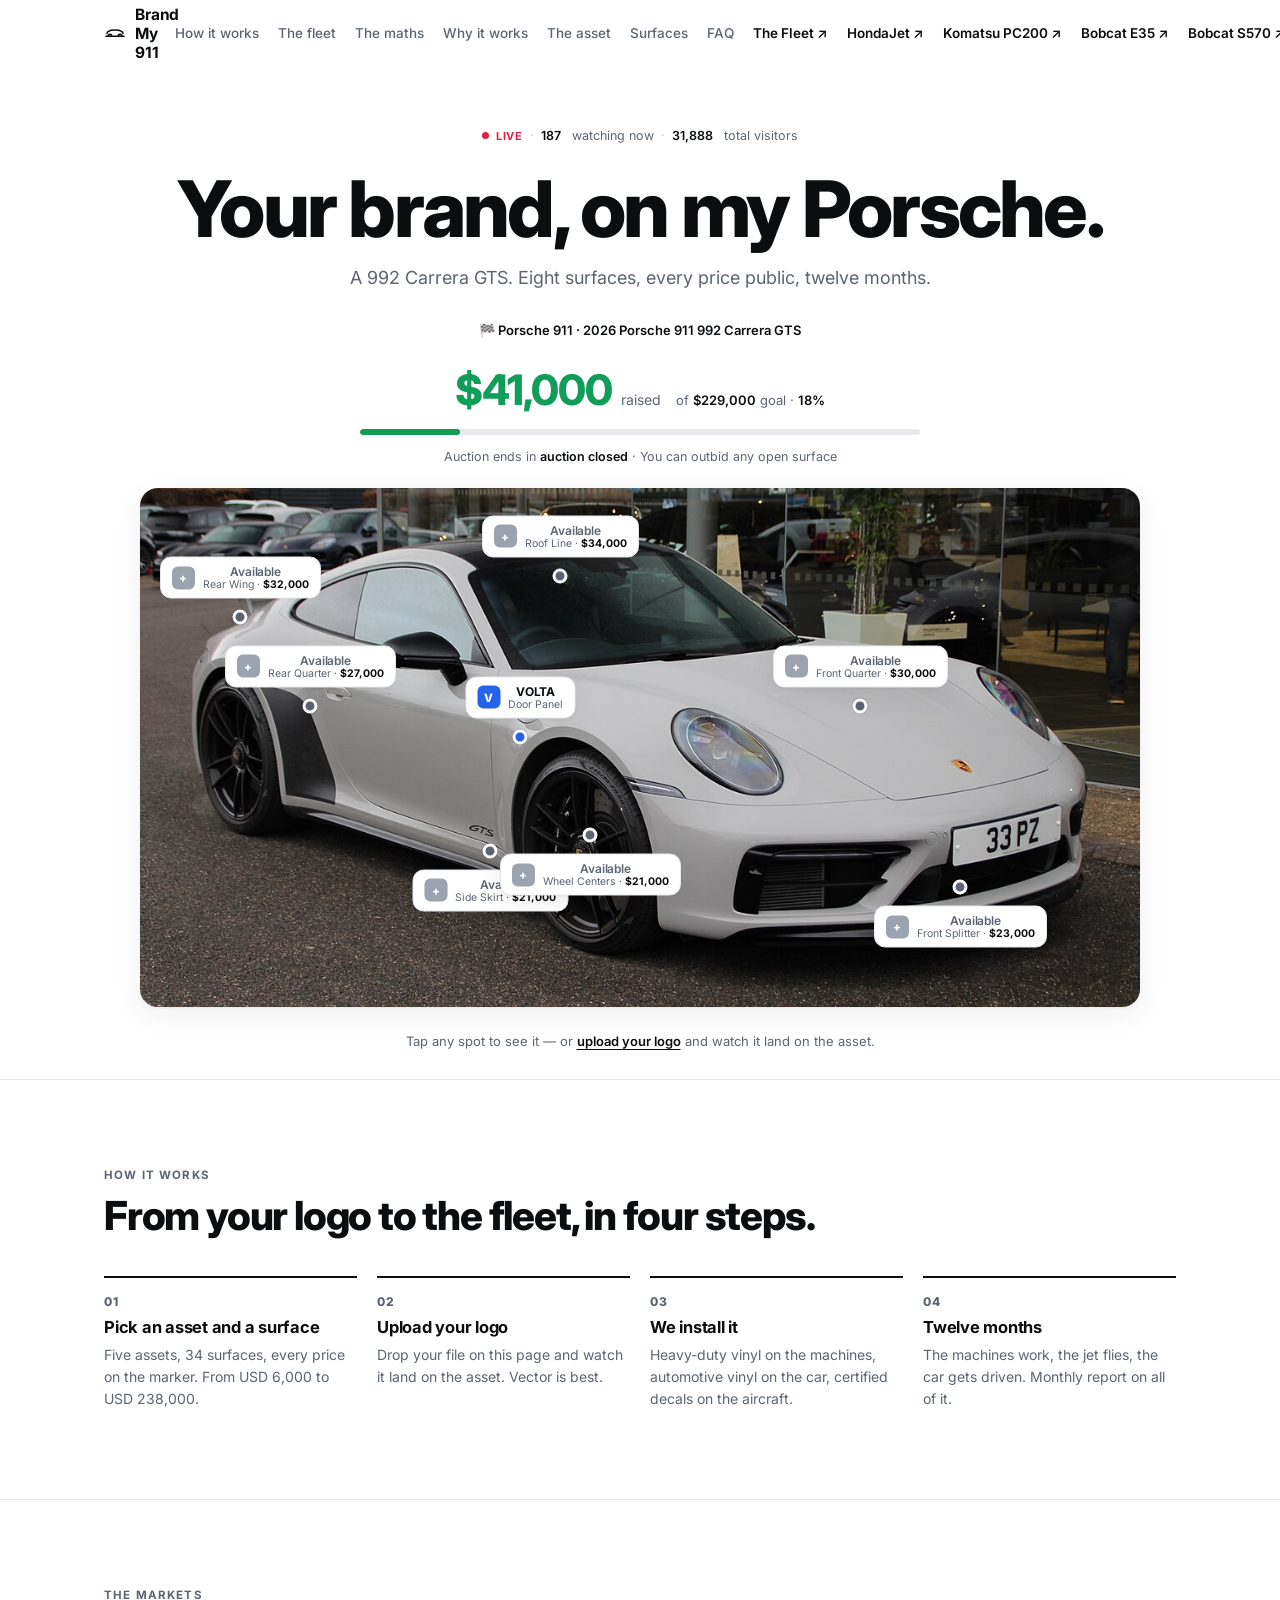
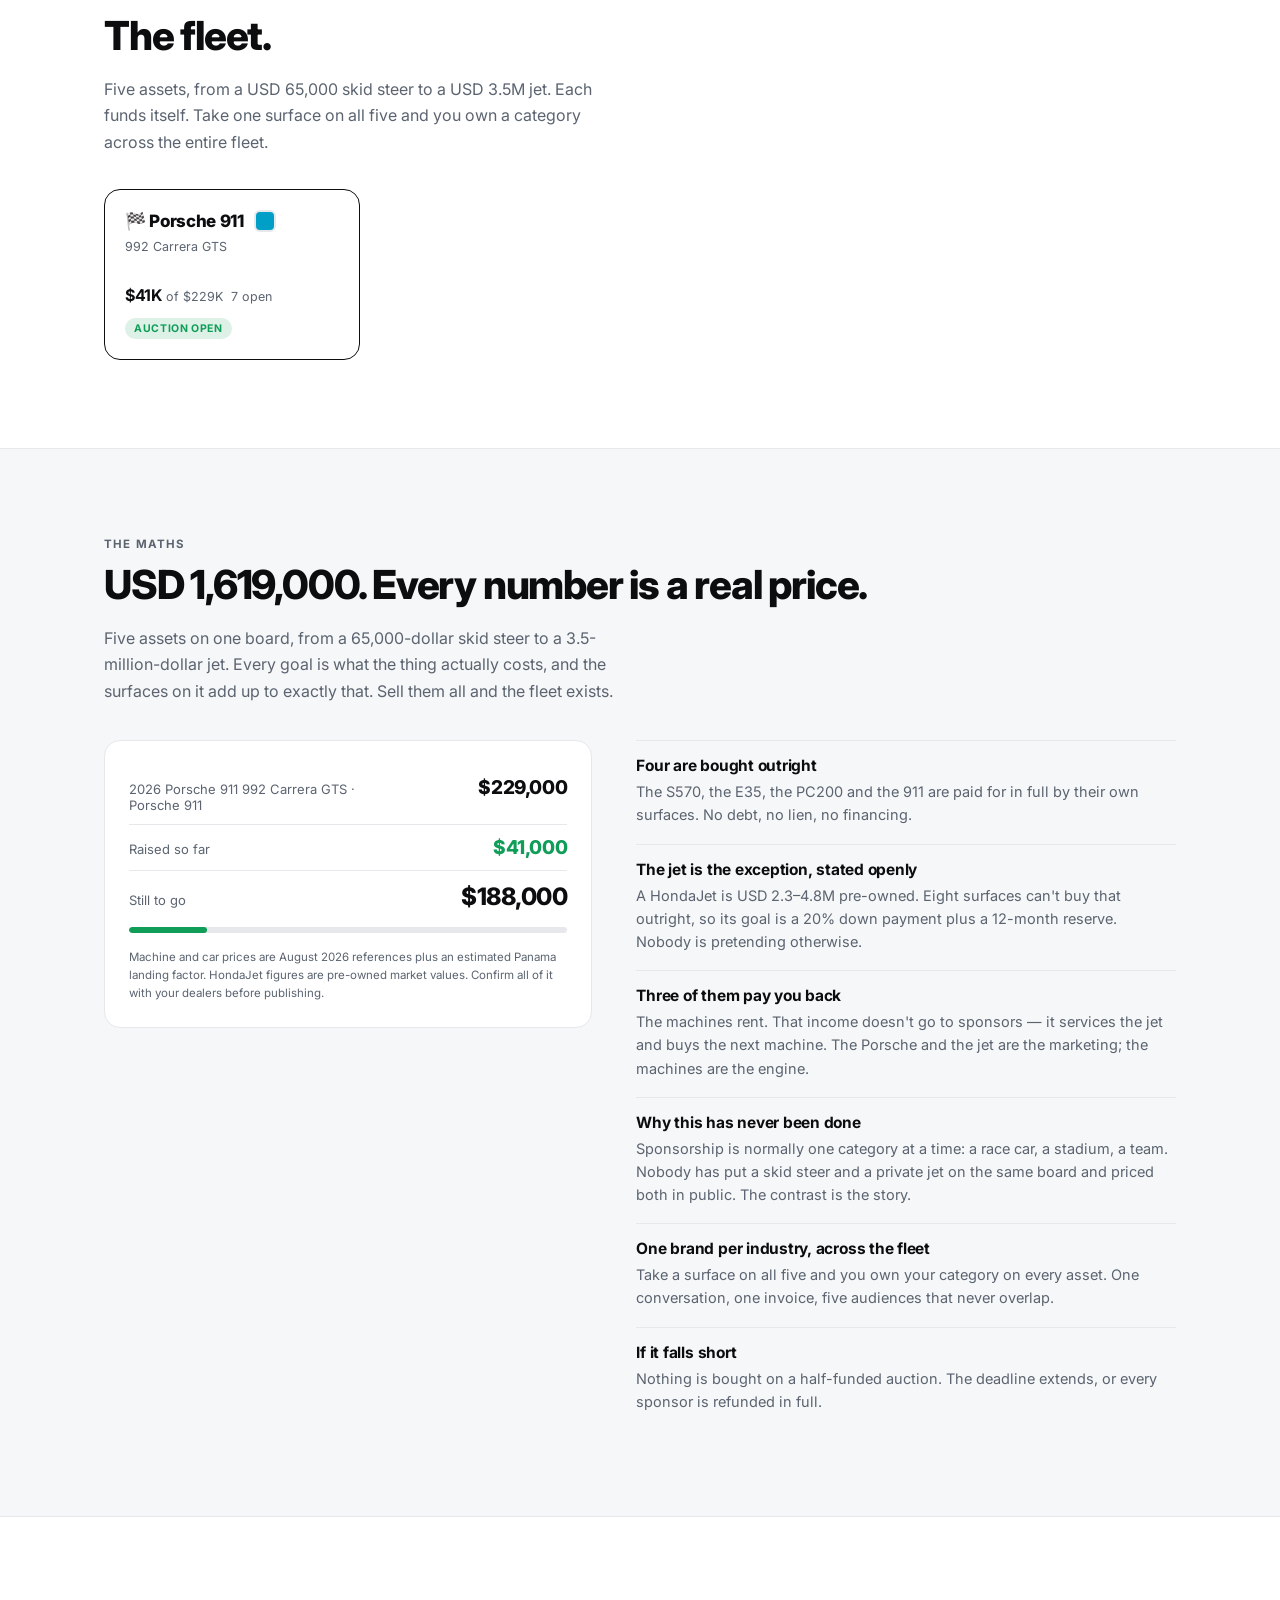
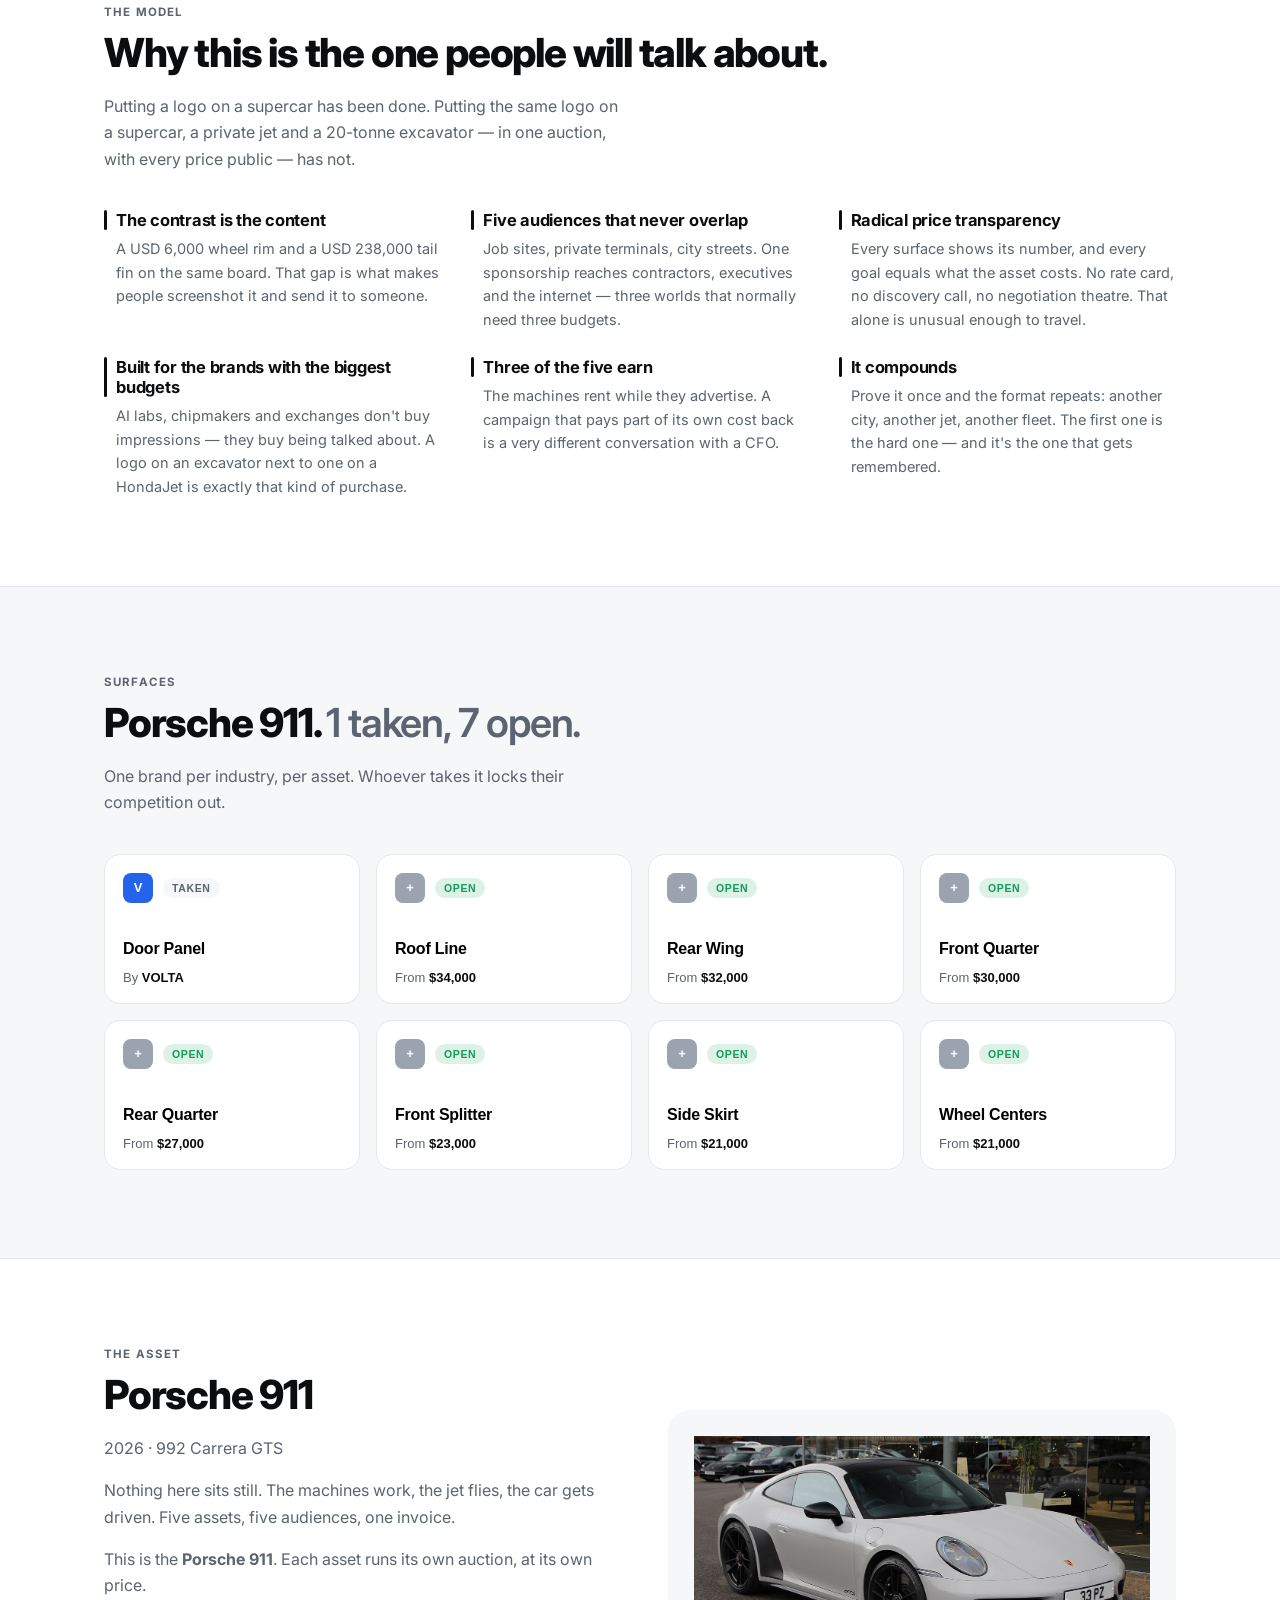
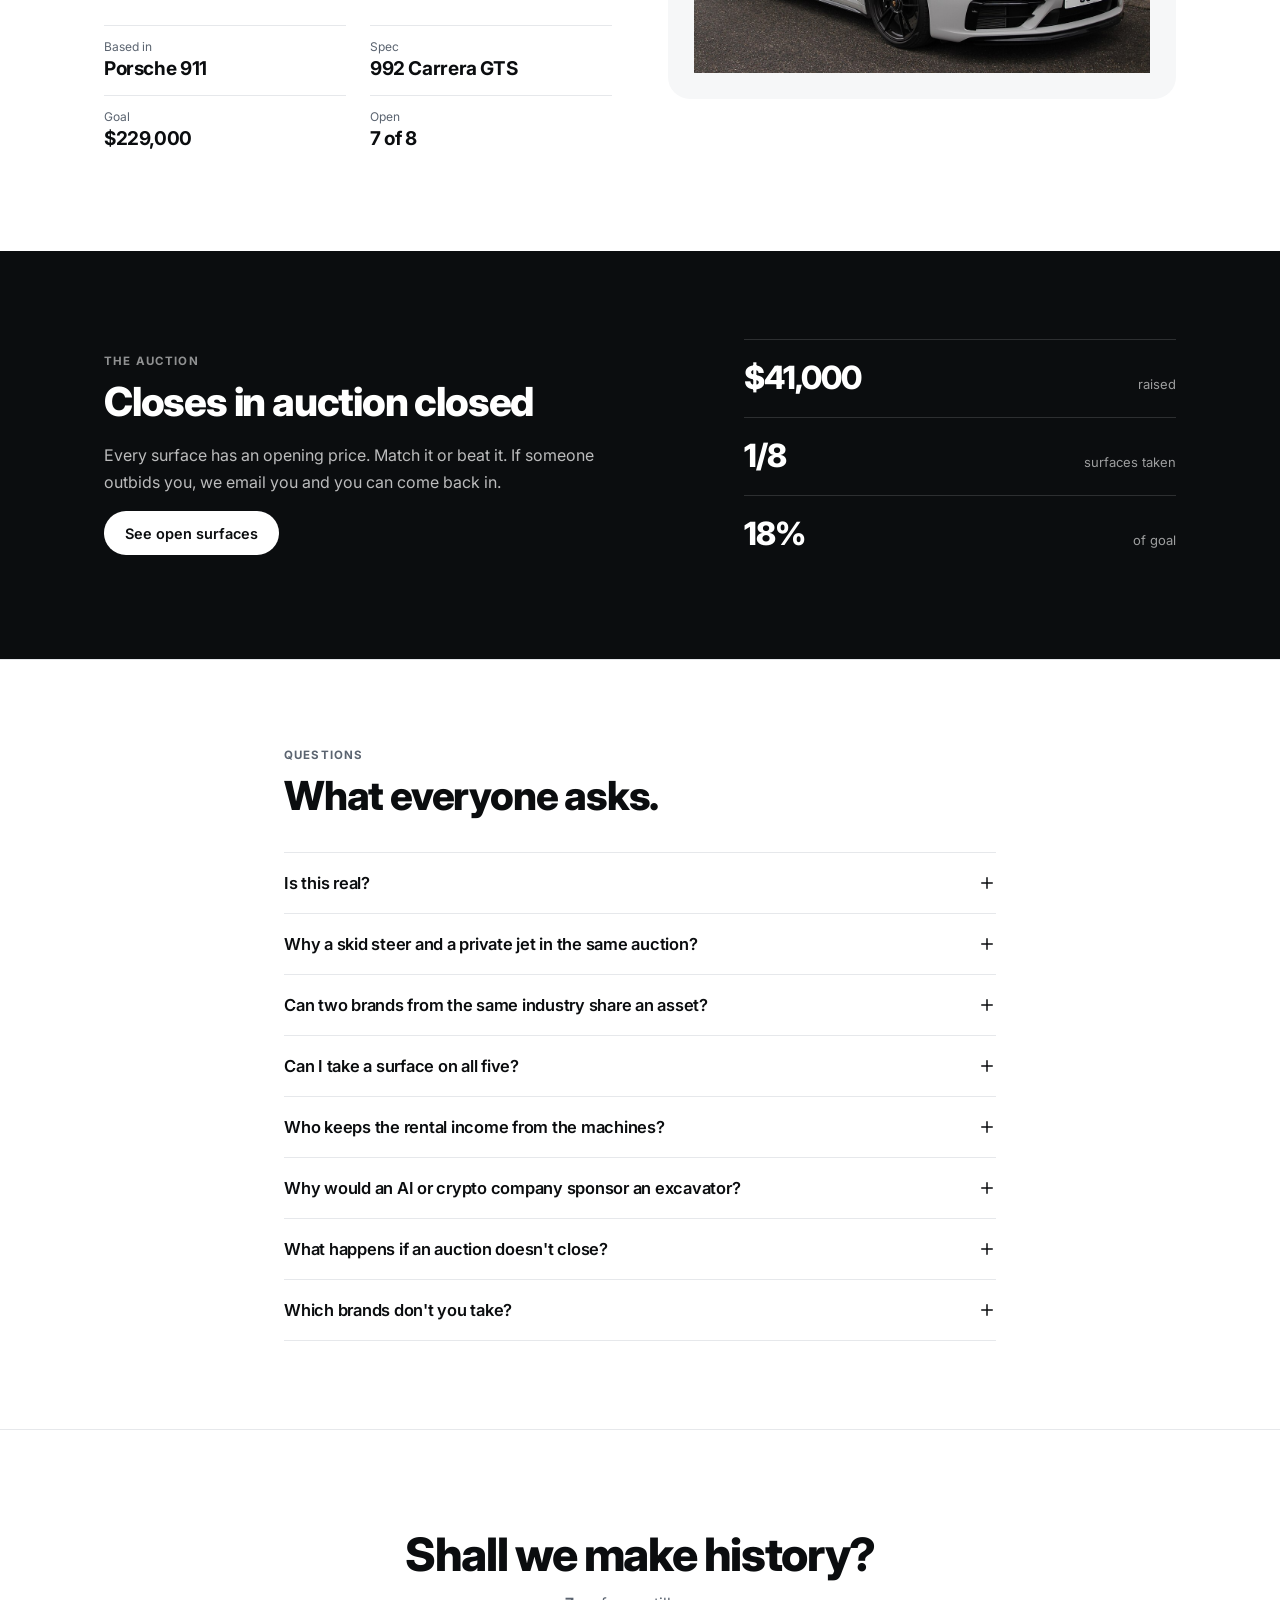
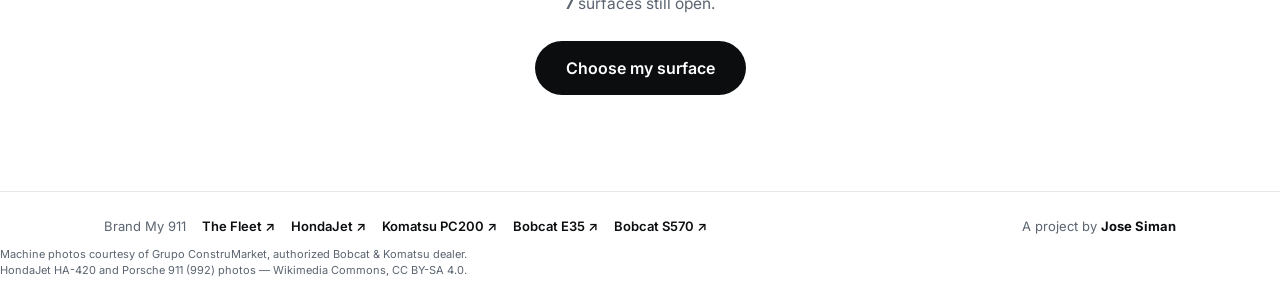
==== 911.html @ 7da96d0f "Brand My Fleet: 5 assets, one auction — initial deploy" ====
<!DOCTYPE html>
<html lang="en">
<head>
<meta charset="utf-8">
<meta name="viewport" content="width=device-width, initial-scale=1">
<title>Brand My 911 — Your brand, on my Porsche.</title>
<meta name="description" content="A Porsche 992 Carrera GTS. Eight surfaces, every price public, twelve months.">
<meta property="og:title" content="Your brand, on my Porsche.">
<meta property="og:description" content="A Porsche 992 Carrera GTS. Eight surfaces, every price public, twelve months.">
<meta property="og:type" content="website">
<link rel="preconnect" href="https://fonts.googleapis.com">
<link rel="preconnect" href="https://fonts.gstatic.com" crossorigin>
<link href="https://fonts.googleapis.com/css2?family=Inter:wght@400;500;600;700;800;900&display=swap" rel="stylesheet">
<link rel="stylesheet" href="assets/styles.css">
<link rel="icon" href="data:image/svg+xml,<svg xmlns='http://www.w3.org/2000/svg' viewBox='0 0 100 100'><text y='.9em' font-size='90'>🏁</text></svg>">
</head>
<body>

<!-- ============ NAV ============ -->
<header class="nav" id="nav">
  <div class="wrap nav__inner">
    <a class="nav__brand" href="#top">
      <svg class="nav__mark" viewBox="0 0 24 24" aria-hidden="true">
        <path d="M2 15.5h20M4.5 15.5c0-1.2.9-2.2 2-2.2s2 1 2 2.2M15.5 15.5c0-1.2.9-2.2 2-2.2s2 1 2 2.2"
              fill="none" stroke="currentColor" stroke-width="1.6" stroke-linecap="round"/>
        <path d="M3 13.2c.4-1.6 1-2.6 1.9-3.1C6.4 9.2 8.7 8.8 12 8.8s5.6.4 7.1 1.3c.9.5 1.5 1.5 1.9 3.1"
              fill="none" stroke="currentColor" stroke-width="1.6" stroke-linejoin="round"/>
      </svg>
      <span id="navBrandName">Brand My Fleet</span>
    </a>

    <nav class="nav__links">
      <a href="#how">How it works</a>
      <a href="#markets">The fleet</a>
      <a href="#funding">The maths</a>
      <a href="#why">Why it works</a>
      <a href="#car">The asset</a>
      <a href="#spots">Surfaces</a>
      <a href="#faq">FAQ</a>
      <a class="nav__sister" id="sisterLink" href="jet.html">Brand My Jet ↗</a>
    </nav>

    <div class="nav__actions">
      <button class="iconbtn" id="themeBtn" aria-label="Toggle theme" title="Toggle theme">
        <svg viewBox="0 0 24 24" aria-hidden="true"><circle cx="12" cy="12" r="4.2" fill="none" stroke="currentColor" stroke-width="1.7"/><path d="M12 2.6v2.2M12 19.2v2.2M2.6 12h2.2M19.2 12h2.2M5.4 5.4l1.6 1.6M17 17l1.6 1.6M18.6 5.4L17 7M7 17l-1.6 1.6" stroke="currentColor" stroke-width="1.7" stroke-linecap="round"/></svg>
      </button>
      <a class="btn btn--dark" href="#spots">Get a spot</a>
    </div>

    <button class="iconbtn nav__burger" id="burgerBtn" aria-label="Menu">
      <svg viewBox="0 0 24 24" aria-hidden="true"><path d="M4 7h16M4 12h16M4 17h16" stroke="currentColor" stroke-width="1.8" stroke-linecap="round"/></svg>
    </button>
  </div>
  <div class="nav__mobile" id="navMobile">
    <a href="#how">How it works</a>
    <a href="#markets">The fleet</a>
    <a href="#funding">The maths</a>
    <a href="#why">Why it works</a>
    <a href="#car">The asset</a>
    <a href="#spots">Surfaces</a>
    <a href="#faq">FAQ</a>
    <a id="sisterLinkM" href="jet.html">Brand My Jet ↗</a>
    <a class="btn btn--dark" href="#spots">Get a spot</a>
  </div>
</header>

<main id="top">

<!-- ============ HERO ============ -->
<section class="hero">
  <div class="wrap">

    <div class="live">
      <span class="live__dot"></span>
      <span class="live__label">LIVE</span>
      <span class="live__sep">·</span>
      <b id="watchers">—</b>&nbsp;watching now
      <span class="live__sep">·</span>
      <b id="visitors">—</b>&nbsp;total visitors
    </div>

    <h1 class="hero__title" id="heroTitle">Five assets. One auction.</h1>
    <p class="hero__sub" id="heroSub">A Porsche, a jet and three machines.</p>

    <div class="cities" id="cityTabs" role="tablist" aria-label="Choose a city"></div>
    <p class="cities__car"><b id="carLine">—</b></p>

    <div class="raised">
      <div class="raised__row">
        <span class="raised__amount" id="raisedAmount">$0</span>
        <span class="raised__word">raised</span>
        <span class="raised__goal">of <b id="goalAmount">$0</b> goal · <b id="pct">0%</b></span>
      </div>
      <div class="bar"><div class="bar__fill" id="barFill"></div></div>
      <p class="raised__note">
        Auction ends in <b id="countdown">—</b> · You can outbid any open surface
      </p>
    </div>

    <!-- ===== VEHICLE + HOTSPOTS ===== -->
    <div class="stage" id="stage">
      <div class="stage__car" id="carHost">
        
      </div>
    </div>

    <p class="stage__hint" id="stageHint">
      Tap any spot to see it — or <button class="linkbtn" id="tryLogoBtn">upload your logo</button>
      and watch it land on the asset.
    </p>

  </div>
</section>

<!-- ============ HOW IT WORKS ============ -->
<section class="section" id="how">
  <div class="wrap">
    <p class="eyebrow">How it works</p>
    <h2 class="h2">From your logo to the fleet, in four steps.</h2>
    <div class="steps" id="stepsGrid"></div>
  </div>
</section>

<!-- ============ MARKETS ============ -->
<section class="section" id="markets">
  <div class="wrap">
    <p class="eyebrow">The markets</p>
    <h2 class="h2" id="marketsTitle">The fleet.</h2>
    <p class="lead" id="marketsLead">
      Five assets, from a USD 65,000 skid steer to a USD 3.5M jet. Each funds itself.
      Take one surface on all five and you own a category across the entire fleet.
    </p>
    <div class="markets" id="marketsGrid"></div>
  </div>
</section>

<!-- ============ WHERE THE MONEY GOES ============ -->
<section class="section section--alt" id="funding">
  <div class="wrap">
    <p class="eyebrow">The maths</p>
    <h2 class="h2" id="fundTitle">—</h2>
    <p class="lead" id="fundLead"></p>

    <div class="fund">
      <div class="fund__board">
        <div class="fund__row"><span id="fundAssetLabel">Asset</span><b id="fundAsset">$0</b></div>
        <div class="fund__row"><span>Raised so far</span><b class="is-green" id="fundRaised">$0</b></div>
        <div class="fund__row fund__row--total"><span>Still to go</span><b id="fundGap">$0</b></div>
        <div class="fund__row fund__rent" id="fundRent" hidden><span>Then it rents for</span><b id="fundRentVal">—</b></div>
        <div class="fund__row fund__rent" id="fundRent2" hidden><span>Gross rental payback <em>(before operating costs)</em></span><b id="fundPayback">—</b></div>
        <div class="bar"><div class="bar__fill" id="fundBar"></div></div>
        <p class="fund__note" id="fundNote"></p>
      </div>
      <dl class="fund__rows" id="fundRows"></dl>
    </div>
  </div>
</section>

<!-- ============ WHY IT WORKS ============ -->
<section class="section" id="why">
  <div class="wrap">
    <p class="eyebrow">The model</p>
    <h2 class="h2" id="engineTitle">—</h2>
    <p class="lead" id="engineLead"></p>
    <div class="engine" id="engineGrid"></div>
  </div>
</section>

<!-- ============ SPOTS ============ -->
<section class="section section--alt" id="spots">
  <div class="wrap">
    <p class="eyebrow">Surfaces</p>
    <h2 class="h2"><span id="spotsCity">—</span>. <span class="muted" id="openCount"></span></h2>
    <p class="lead">One brand per industry, per asset. Whoever takes it locks their competition out.</p>
    <div class="spots" id="spotsGrid"></div>
  </div>
</section>

<!-- ============ THE CAR ============ -->
<section class="section" id="car">
  <div class="wrap car2">
    <div>
      <p class="eyebrow" id="carEyebrow">The asset</p>
      <h2 class="h2" id="carTitle">Asset</h2>
      <p class="lead" id="carTrim"></p>
      <p class="lead" id="carBlurb">
        Nothing here sits still. The machines work, the jet flies, the car gets driven.
        Five assets, five audiences, one invoice.
      </p>
      <p class="lead">This is the <b id="carCityName">—</b>. Each asset runs its own auction, at its own price.</p>
      <dl class="specs" id="specsList"></dl>
    </div>
    <div class="car2__art" id="carMini"></div>
  </div>
</section>

<!-- ============ AUCTION ============ -->
<section class="section section--dark" id="auction">
  <div class="wrap auction">
    <div>
      <p class="eyebrow eyebrow--light">The auction</p>
      <h2 class="h2 h2--light">Closes in <span id="countdown2">—</span></h2>
      <p class="lead lead--light">
        Every surface has an opening price. Match it or beat it. If someone outbids you,
        we email you and you can come back in.
      </p>
      <a class="btn btn--light" href="#spots">See open surfaces</a>
    </div>
    <div class="auction__stats">
      <div class="stat"><span class="stat__k" id="statRaised">$0</span><span class="stat__l">raised</span></div>
      <div class="stat"><span class="stat__k" id="statSold">0/0</span><span class="stat__l">surfaces taken</span></div>
      <div class="stat"><span class="stat__k" id="statPct">0%</span><span class="stat__l">of goal</span></div>
    </div>
  </div>
</section>

<!-- ============ FAQ ============ -->
<section class="section" id="faq">
  <div class="wrap wrap--narrow">
    <p class="eyebrow">Questions</p>
    <h2 class="h2">What everyone asks.</h2>
    <div class="faq" id="faqList"></div>
  </div>
</section>

<!-- ============ CTA ============ -->
<section class="cta">
  <div class="wrap">
    <h2 class="cta__title">Shall we make history?</h2>
    <p class="cta__sub"><b id="openCount2">—</b> surfaces still open.</p>
    <a class="btn btn--dark btn--lg" href="#spots">Choose my surface</a>
  </div>
</section>

</main>

<footer class="foot">
  <div class="wrap foot__inner">
    <span id="footBrand">Brand My Fleet</span>
    <a class="foot__sister" id="sisterLinkF" href="jet.html">Brand My Jet ↗</a>
    <span class="foot__by">A project by <b id="footOwner"></b></span>
    <a id="footIg" class="foot__ig" href="#" hidden>Instagram</a>
  </div>
</footer>

<!-- ============ MODAL ============ -->
<div class="modal" id="modal" hidden>
  <div class="modal__backdrop" data-close></div>
  <div class="modal__card" role="dialog" aria-modal="true" aria-labelledby="mTitle">
    <button class="modal__x" data-close aria-label="Close">
      <svg viewBox="0 0 24 24"><path d="M6 6l12 12M18 6L6 18" stroke="currentColor" stroke-width="2" stroke-linecap="round"/></svg>
    </button>
    <p class="modal__eyebrow" id="mEyebrow">Open surface</p>
    <h3 class="modal__title" id="mTitle">—</h3>
    <p class="modal__price"><b id="mPrice">—</b> <span>opening price</span></p>

    <form id="mForm" class="form">
      <!-- LOGO UPLOAD: previews live on the vehicle -->
      <div class="drop" id="drop">
        <input type="file" id="logoInput" accept="image/png,image/jpeg,image/svg+xml,image/webp" hidden>
        <div class="drop__preview" id="dropPreview" hidden><img id="dropImg" alt="Your logo"></div>
        <div class="drop__empty" id="dropEmpty">
          <svg viewBox="0 0 24 24" class="drop__ico"><path d="M12 16V4m0 0L7.5 8.5M12 4l4.5 4.5M4 16v2.5A1.5 1.5 0 0 0 5.5 20h13a1.5 1.5 0 0 0 1.5-1.5V16" fill="none" stroke="currentColor" stroke-width="1.7" stroke-linecap="round" stroke-linejoin="round"/></svg>
          <b>Upload your logo</b>
          <span>PNG, SVG or JPG — see it on the asset instantly</span>
        </div>
        <button type="button" class="drop__clear" id="dropClear" hidden>Remove</button>
      </div>

      <label>Your brand<input name="brand" required placeholder="Company name"></label>
      <label>Industry <span class="form__hint">— one brand per industry, per asset</span>
        <input name="industry" required placeholder="Banking, telco, beer, retail…"></label>
      <label>Your name<input name="name" required placeholder="Who's writing"></label>
      <label>Email<input name="email" type="email" required placeholder="you@company.com"></label>
      <label>Your bid (USD)<input name="bid" id="mBid" type="number" min="0" step="100" required></label>
      <button class="btn btn--dark btn--full" type="submit">Send my bid</button>
      <p class="form__note">Opens your email client with everything filled in. Nothing is charged now.</p>
    </form>

    <div id="mSold" class="sold" hidden>
      <p>This surface is taken by <b id="mSoldBrand"></b>.</p>
      <p class="sold__note">Join the waiting list and we'll tell you the moment it frees up.</p>
      <a class="btn btn--dark btn--full" id="mWait" href="#">Join the waiting list</a>
    </div>
  </div>
</div>

<script src="config.fleet.js"></script>
<script>
/* página individual: un solo asset del fleet */
(function () {
  var S = window.SITE, id = "p911";
  window.FLEET_SOLO = true;
  S.markets = S.markets.filter(function (m) { return m.id === id; });
  var P = (window.FLEET_PAGES || {})[id] || {};
  if (P.title) S.hero.title = P.title;
  if (P.sub) S.hero.sub = P.sub;
  S.site.name = "Brand My 911";
  S.site.sisters = [{ label: "The Fleet", href: "index.html" }, { label: "Bobcat S570", href: "s570.html" }, { label: "Bobcat E35", href: "e35.html" }, { label: "Komatsu PC200", href: "pc200.html" }, { label: "HondaJet", href: "hondajet.html" }];
})();
</script>
<script src="assets/app.js"></script>
</body>
</html>
---- assets/styles.css ----
/* ===== BRAND MY 911 ===== */

:root{
  --bg:#ffffff;
  --bg-alt:#f6f7f8;
  --ink:#0b0d0f;
  --ink-2:#5b6470;
  --line:#e6e8eb;
  --card:#ffffff;
  --green:#0f9d58;
  --dark:#0b0d0f;
  --on-dark:#ffffff;
  --paint:#009FC7;
  --paint-hi:#5fd0ea;
  --paint-lo:#046a86;
  --radius:16px;
  --shadow:0 1px 2px rgba(0,0,0,.05), 0 8px 28px rgba(0,0,0,.07);
}

[data-theme="dark"]{
  --bg:#0b0d0f;
  --bg-alt:#131619;
  --ink:#f3f5f7;
  --ink-2:#98a2ae;
  --line:#23272c;
  --card:#15181c;
  --green:#3ddc84;
  --dark:#f3f5f7;
  --on-dark:#0b0d0f;
  --shadow:0 1px 2px rgba(0,0,0,.4), 0 8px 28px rgba(0,0,0,.45);
}

*{box-sizing:border-box}
html{scroll-behavior:smooth}
body{
  margin:0;
  background:var(--bg);
  color:var(--ink);
  font-family:Inter,-apple-system,BlinkMacSystemFont,"Segoe UI",sans-serif;
  -webkit-font-smoothing:antialiased;
  transition:background .25s, color .25s;
}
img,svg{display:block;max-width:100%}
[hidden]{display:none!important}   /* el atributo hidden debe ganarle a display:block */
a{color:inherit;text-decoration:none}

.wrap{max-width:1120px;margin:0 auto;padding:0 24px}
.wrap--narrow{max-width:760px}
.only-mobile{display:none}

/* ---------- botones ---------- */
.btn{
  display:inline-flex;align-items:center;justify-content:center;gap:8px;
  height:44px;padding:0 20px;border-radius:999px;
  font-size:14.5px;font-weight:600;border:1px solid transparent;cursor:pointer;
  transition:transform .12s ease, opacity .2s, background .2s;
}
.btn:active{transform:translateY(1px)}
.btn--dark{background:var(--dark);color:var(--on-dark)}
.btn--dark:hover{opacity:.86}
.btn--light{background:#fff;color:#0b0d0f}
.btn--light:hover{opacity:.9}
.btn--lg{height:54px;padding:0 30px;font-size:16px}
.btn--full{width:100%}

.iconbtn{
  display:inline-flex;align-items:center;justify-content:center;
  width:38px;height:38px;border-radius:999px;background:transparent;
  border:1px solid var(--line);color:var(--ink);cursor:pointer;transition:background .2s;
}
.iconbtn:hover{background:var(--bg-alt)}
.iconbtn svg{width:18px;height:18px}

/* ---------- nav ---------- */
.nav{
  position:sticky;top:0;z-index:50;
  background:color-mix(in srgb, var(--bg) 82%, transparent);
  backdrop-filter:saturate(180%) blur(14px);
  border-bottom:1px solid transparent;transition:border-color .25s;
}
.nav.is-stuck{border-bottom-color:var(--line)}
.nav__inner{display:flex;align-items:center;gap:18px;height:66px}
.nav__brand{display:flex;align-items:center;gap:9px;font-weight:700;font-size:15.5px;letter-spacing:-.01em}
.nav__mark{width:22px;height:22px;flex:none}
.nav__links{display:flex;gap:19px;margin-left:auto;white-space:nowrap}
.nav__links a{font-size:13.5px;font-weight:500;color:var(--ink-2);transition:color .18s}
.nav__links a:hover{color:var(--ink)}
.nav__actions{display:flex;align-items:center;gap:10px;margin-left:24px}
.nav__burger{display:none;margin-left:auto}
.nav__mobile{display:none;flex-direction:column;gap:4px;padding:8px 24px 20px;border-top:1px solid var(--line)}
.nav__mobile a{padding:11px 0;font-size:15.5px;font-weight:500}
.nav__mobile .btn{margin-top:10px}
.nav__mobile.is-open{display:flex}

/* ---------- hero ---------- */
.hero{padding:56px 0 30px;text-align:center;overflow:hidden}

.live{
  display:inline-flex;align-items:center;gap:7px;flex-wrap:wrap;justify-content:center;
  font-size:12.5px;color:var(--ink-2);margin-bottom:26px;
}
.live b{color:var(--ink);font-weight:600}
.live__dot{width:7px;height:7px;border-radius:50%;background:#e11d48;animation:pulse 1.8s infinite}
.live__label{font-weight:700;color:#e11d48;letter-spacing:.06em;font-size:11px}
.live__sep{opacity:.4}
@keyframes pulse{0%,100%{opacity:1;transform:scale(1)}50%{opacity:.35;transform:scale(.8)}}

.hero__title{
  font-size:clamp(38px,7.4vw,78px);line-height:1.02;letter-spacing:-.035em;
  font-weight:800;margin:0 0 18px;
}
.hero__sub{font-size:clamp(15px,1.7vw,18px);color:var(--ink-2);margin:0 0 34px}

/* selector de ciudad */
.cities{display:flex;gap:8px;justify-content:center;flex-wrap:wrap;margin:0 0 12px}
.city{
  display:inline-flex;align-items:center;gap:7px;height:38px;padding:0 15px;
  border-radius:999px;border:1px solid var(--line);background:var(--card);color:var(--ink-2);
  font-family:inherit;font-size:13.5px;font-weight:600;cursor:pointer;
  transition:all .18s ease;
}
.city:hover{border-color:var(--ink-2);color:var(--ink)}
.city.is-active{background:var(--dark);color:var(--on-dark);border-color:var(--dark)}
.city__flag{font-size:15px;line-height:1}
.city__badge{
  font-size:9.5px;font-weight:800;letter-spacing:.05em;padding:2px 6px;border-radius:999px;
  background:color-mix(in srgb,var(--green) 16%,transparent);color:var(--green);
}
.city.is-active .city__badge{background:rgba(255,255,255,.16);color:inherit}
[data-theme="dark"] .city.is-active .city__badge{background:rgba(0,0,0,.16)}
.city__badge--soon{background:var(--bg-alt);color:var(--ink-2)}
.cities__car{font-size:13px;color:var(--ink-2);margin:0 0 26px}
.cities__car b{color:var(--ink);font-weight:600}

.raised{max-width:560px;margin:0 auto 12px}
.raised__row{display:flex;align-items:baseline;justify-content:center;gap:9px;flex-wrap:wrap;margin-bottom:14px}
.raised__amount{font-size:clamp(30px,4.6vw,42px);font-weight:800;color:var(--green);letter-spacing:-.03em}
.raised__word{font-size:14px;color:var(--ink-2)}
.raised__goal{font-size:13px;color:var(--ink-2);margin-left:6px}
.raised__goal b{color:var(--ink);font-weight:600}
.bar{height:6px;border-radius:999px;background:var(--line);overflow:hidden}
.bar__fill{height:100%;width:0;border-radius:999px;background:var(--green);transition:width 1.1s cubic-bezier(.22,1,.36,1)}
.raised__note{font-size:12.5px;color:var(--ink-2);margin:14px 0 0}
.raised__note b{color:var(--ink);font-weight:600}

/* ---------- el auto + hotspots ---------- */
.stage{position:relative;max-width:1000px;margin:14px auto 0;padding:10px 0 34px}
.stage__car{position:relative}
.car{width:100%;height:auto}
.car__body{transition:fill .3s}

.hot{position:absolute;transform:translate(-50%,-50%);z-index:2}
.hot__dot{
  width:15px;height:15px;border-radius:50%;border:3px solid var(--bg);
  box-shadow:0 0 0 1px rgba(0,0,0,.12);cursor:pointer;
  transition:transform .18s ease;
}
.hot:hover .hot__dot{transform:scale(1.25)}
.hot__card{
  position:absolute;left:50%;bottom:calc(100% + 11px);transform:translateX(-50%);
  display:flex;align-items:center;gap:8px;white-space:nowrap;
  background:var(--card);border:1px solid var(--line);border-radius:11px;
  padding:7px 11px;box-shadow:var(--shadow);cursor:pointer;
}
.hot--below .hot__card{bottom:auto;top:calc(100% + 11px)}
.hot__logo{
  width:23px;height:23px;border-radius:6px;flex:none;
  display:grid;place-items:center;color:#fff;font-size:11.5px;font-weight:800;
}
.hot__name{font-size:12px;font-weight:700;line-height:1.15;letter-spacing:-.01em}
.hot__pos{font-size:10.5px;color:var(--ink-2);line-height:1.15}
.hot__open .hot__name{color:var(--ink-2);font-weight:600}

@media (hover:hover){
  .hot__card{opacity:.001;transition:opacity .2s}
  .stage.is-ready .hot__card{opacity:1}
}

/* ---------- secciones ---------- */
.section{padding:88px 0;border-top:1px solid var(--line)}
.section--alt{background:var(--bg-alt)}
.section--dark{background:#0b0d0f;color:#fff;border-top:none}
[data-theme="dark"] .section--dark{background:#15181c}

.eyebrow{
  font-size:11.5px;font-weight:700;letter-spacing:.1em;text-transform:uppercase;
  color:var(--ink-2);margin:0 0 12px;
}
.eyebrow--light{color:rgba(255,255,255,.55)}
.h2{font-size:clamp(26px,3.7vw,40px);line-height:1.1;letter-spacing:-.03em;font-weight:800;margin:0 0 18px}
.h2--light{color:#fff}
.muted{color:var(--ink-2);font-weight:600}
.lead{font-size:16px;line-height:1.65;color:var(--ink-2);max-width:52ch;margin:0 0 16px}
.lead--light{color:rgba(255,255,255,.72)}

/* pasos */
.steps{display:grid;grid-template-columns:repeat(4,1fr);gap:20px;margin-top:38px}
.step{border-top:2px solid var(--ink);padding-top:16px}
.step__n{font-size:12px;font-weight:800;color:var(--ink-2);letter-spacing:.06em}
.step__t{font-size:16.5px;font-weight:700;margin:8px 0 7px;letter-spacing:-.015em}
.step__d{font-size:14px;line-height:1.6;color:var(--ink-2);margin:0}

/* espacios */
.spots{display:grid;grid-template-columns:repeat(4,1fr);gap:16px;margin-top:38px}
.spot{
  background:var(--card);border:1px solid var(--line);border-radius:var(--radius);
  padding:18px;text-align:left;cursor:pointer;
  transition:transform .16s ease, box-shadow .2s, border-color .2s;
  display:flex;flex-direction:column;gap:12px;min-height:150px;
}
.spot:hover{transform:translateY(-3px);box-shadow:var(--shadow);border-color:transparent}
.spot__top{display:flex;align-items:center;justify-content:space-between;gap:10px}
.spot__logo{width:30px;height:30px;border-radius:8px;display:grid;place-items:center;color:#fff;font-weight:800;font-size:13px}
.spot__tag{font-size:10.5px;font-weight:700;letter-spacing:.06em;padding:4px 9px;border-radius:999px}
.spot__tag--open{background:color-mix(in srgb,var(--green) 14%,transparent);color:var(--green)}
.spot__tag--sold{background:var(--bg-alt);color:var(--ink-2)}
.spot__name{font-size:16px;font-weight:700;letter-spacing:-.015em;margin:auto 0 0}
.spot__meta{font-size:13px;color:var(--ink-2)}
.spot__meta b{color:var(--ink);font-weight:600}

/* mercados */
.markets{display:grid;grid-template-columns:repeat(4,1fr);gap:16px;margin-top:34px}
.market{
  background:var(--card);border:1px solid var(--line);border-radius:var(--radius);
  padding:20px;text-align:left;cursor:pointer;font-family:inherit;color:var(--ink);
  display:flex;flex-direction:column;gap:13px;
  transition:transform .16s ease, box-shadow .2s, border-color .2s;
}
.market:hover{transform:translateY(-3px);box-shadow:var(--shadow);border-color:transparent}
.market.is-active{border-color:var(--ink)}
.market__top{display:flex;align-items:center;justify-content:space-between;gap:10px}
.market__city{font-size:17px;font-weight:800;letter-spacing:-.02em;display:flex;align-items:center;gap:8px}
.market__trim{font-size:12.5px;color:var(--ink-2);margin:-6px 0 0}
.market__bar{height:5px;border-radius:999px;background:var(--line);overflow:hidden}
.market__fill{height:100%;border-radius:999px;background:var(--green)}
.market__nums{display:flex;align-items:baseline;justify-content:space-between;gap:8px;font-size:12.5px;color:var(--ink-2)}
.market__nums b{font-size:16px;color:var(--ink);font-weight:700;letter-spacing:-.02em}
.market__chip{
  width:22px;height:22px;border-radius:6px;border:2px solid var(--line);flex:none;
}

/* motor viral */
.engine{display:grid;grid-template-columns:repeat(3,1fr);gap:26px 30px;margin-top:38px}
.eng__k{font-size:16.5px;font-weight:700;letter-spacing:-.015em;margin:0 0 7px;display:flex;gap:9px}
.eng__k::before{content:"";width:3px;border-radius:2px;background:var(--ink);flex:none;align-self:stretch}
.eng__d{font-size:14.5px;line-height:1.62;color:var(--ink-2);margin:0;padding-left:12px}

/* el auto */
.car2{display:grid;grid-template-columns:1fr 1fr;gap:56px;align-items:center}
.car2__art{background:var(--bg-alt);border-radius:22px;padding:26px;display:grid;place-items:center}
.specs{display:grid;grid-template-columns:1fr 1fr;gap:2px 24px;margin:26px 0 0}
.specs div{border-top:1px solid var(--line);padding:13px 0}
.specs dt{font-size:12px;color:var(--ink-2);margin-bottom:3px}
.specs dd{margin:0;font-size:19px;font-weight:700;letter-spacing:-.02em}

/* subasta */
.auction{display:grid;grid-template-columns:1.15fr .85fr;gap:56px;align-items:center}
.auction__stats{display:grid;gap:2px}
.stat{border-top:1px solid rgba(255,255,255,.14);padding:18px 0;display:flex;align-items:baseline;justify-content:space-between;gap:16px}
.stat__k{font-size:clamp(24px,3vw,32px);font-weight:800;letter-spacing:-.03em}
.stat__l{font-size:13px;color:rgba(255,255,255,.6)}

/* faq */
.faq{margin-top:34px;border-top:1px solid var(--line)}
.faq__item{border-bottom:1px solid var(--line)}
.faq__q{
  width:100%;background:none;border:0;cursor:pointer;color:var(--ink);
  display:flex;align-items:center;justify-content:space-between;gap:20px;
  padding:20px 0;font-size:16.5px;font-weight:600;text-align:left;letter-spacing:-.015em;
  font-family:inherit;
}
.faq__ico{flex:none;width:18px;height:18px;transition:transform .22s}
.faq__item.is-open .faq__ico{transform:rotate(45deg)}
.faq__a{max-height:0;overflow:hidden;transition:max-height .28s ease}
.faq__a p{margin:0 0 20px;font-size:15px;line-height:1.65;color:var(--ink-2);max-width:60ch}

/* cierre */
.cta{padding:96px 0;text-align:center;border-top:1px solid var(--line)}
.cta__title{font-size:clamp(28px,4.4vw,46px);font-weight:800;letter-spacing:-.03em;margin:0 0 12px}
.cta__sub{color:var(--ink-2);margin:0 0 28px;font-size:15.5px}

/* footer */
.foot{border-top:1px solid var(--line);padding:26px 0}
.foot__inner{display:flex;align-items:center;gap:16px;font-size:13px;color:var(--ink-2);flex-wrap:wrap}
.foot__by{margin-left:auto}
.foot__by b{color:var(--ink)}

/* ---------- modal ---------- */
.modal{position:fixed;inset:0;z-index:100;display:grid;place-items:center;padding:20px}
.modal[hidden]{display:none}   /* el atributo hidden debe ganarle al display:grid */
.modal__backdrop{position:absolute;inset:0;background:rgba(6,8,10,.55);backdrop-filter:blur(3px)}
.modal__card{
  position:relative;background:var(--card);border:1px solid var(--line);
  border-radius:20px;padding:30px;width:min(430px,100%);box-shadow:0 24px 70px rgba(0,0,0,.3);
  animation:pop .22s cubic-bezier(.2,1,.3,1);max-height:90vh;overflow:auto;
}
@keyframes pop{from{opacity:0;transform:translateY(10px) scale(.98)}}
.modal__x{position:absolute;top:14px;right:14px;width:32px;height:32px;border:0;background:none;color:var(--ink-2);cursor:pointer}
.modal__x svg{width:18px;height:18px}
.modal__eyebrow{font-size:11.5px;font-weight:700;letter-spacing:.09em;text-transform:uppercase;color:var(--ink-2);margin:0 0 8px}
.modal__title{font-size:26px;font-weight:800;letter-spacing:-.03em;margin:0 0 6px}
.modal__price{margin:0 0 22px;font-size:14px;color:var(--ink-2)}
.modal__price b{font-size:20px;color:var(--ink);font-weight:700}

.form{display:grid;gap:13px}
.form label{display:grid;gap:6px;font-size:12.5px;font-weight:600;color:var(--ink-2)}
.form input{
  height:44px;padding:0 13px;border-radius:10px;border:1px solid var(--line);
  background:var(--bg);color:var(--ink);font-size:15px;font-family:inherit;
}
.form input:focus{outline:2px solid var(--ink);outline-offset:-1px}
.form__note{font-size:11.5px;color:var(--ink-2);text-align:center;margin:2px 0 0}
.form__hint{font-weight:500;opacity:.75}

/* ---------- subida de logo ---------- */
.drop{
  position:relative;border:1.5px dashed var(--line);border-radius:13px;
  padding:18px;text-align:center;cursor:pointer;background:var(--bg-alt);
  transition:border-color .18s, background .18s;
}
.drop:hover,.drop.is-over{border-color:var(--ink);background:var(--bg)}
.drop__empty{display:grid;justify-items:center;gap:3px}
.drop__ico{width:26px;height:26px;color:var(--ink-2);margin-bottom:3px}
.drop__empty b{font-size:14px;font-weight:700;color:var(--ink)}
.drop__empty span{font-size:11.5px;color:var(--ink-2)}
.drop__preview{display:grid;place-items:center;min-height:64px}
.drop__preview img{max-height:64px;max-width:190px;object-fit:contain}
.drop__clear{
  position:absolute;top:8px;right:9px;border:0;background:none;cursor:pointer;
  font-family:inherit;font-size:11.5px;font-weight:600;color:var(--ink-2);
}
.drop__clear:hover{color:var(--ink)}

/* logo subido, dentro de marcadores y tarjetas */
.hot__logo--img,.spot__logo--img{background:#fff;border:1px solid var(--line);padding:2px}
.hot__logo--img img,.spot__logo--img img{width:100%;height:100%;object-fit:contain}
.spot__tag--mine{background:color-mix(in srgb,var(--green) 16%,transparent);color:var(--green)}
.spot--mine{border-color:var(--green)}
.hot--mine .hot__dot{box-shadow:0 0 0 4px color-mix(in srgb,var(--green) 26%,transparent)}

/* pista bajo el vehículo */
.stage__hint{font-size:13px;color:var(--ink-2);margin:-8px 0 0}
.linkbtn{
  border:0;background:none;padding:0;font:inherit;color:var(--ink);
  font-weight:600;text-decoration:underline;text-underline-offset:3px;cursor:pointer;
}

/* enlace a la página hermana */
.nav__sister{font-weight:600!important;color:var(--ink)!important}
.foot__sister{font-weight:600;color:var(--ink)}
.sold p{font-size:15px;line-height:1.6;margin:0 0 12px}
.sold__note{color:var(--ink-2);font-size:13.5px}

/* ---------- responsive ---------- */
@media (max-width:1080px){
  .steps{grid-template-columns:1fr 1fr}
  .spots,.markets{grid-template-columns:1fr 1fr}
  .engine{grid-template-columns:1fr 1fr;gap:24px}
  .car2,.auction{grid-template-columns:1fr;gap:34px}
  .nav__links,.nav__actions{display:none}
  .nav__burger{display:inline-flex}
  .section{padding:64px 0}
}
@media (max-width:640px){
  .only-mobile{display:block}
  .hero{padding:34px 0 10px}
  .steps,.spots,.specs,.markets,.engine{grid-template-columns:1fr}
  .cities{gap:6px}
  .city{height:34px;padding:0 12px;font-size:12.5px}
  .stage{padding-bottom:20px}
  /* en móvil las etiquetas estorban: solo puntos, se abre el modal al tocar */
  .hot__card{display:none}
  .hot__dot{width:19px;height:19px}
  .raised__goal{width:100%;margin:4px 0 0}
}
@media (prefers-reduced-motion:reduce){
  *{animation:none!important;transition:none!important}
  html{scroll-behavior:auto}
}

/* ---------- the maths / funding ---------- */
.fund{display:grid;grid-template-columns:.95fr 1.05fr;gap:44px;align-items:start;margin-top:36px}
.fund__board{background:var(--card);border:1px solid var(--line);border-radius:var(--radius);padding:24px}
.fund__row{display:flex;align-items:baseline;justify-content:space-between;gap:16px;padding:11px 0;border-bottom:1px solid var(--line)}
.fund__row span{font-size:13px;color:var(--ink-2);max-width:60%}
.fund__row b{font-size:19px;font-weight:800;letter-spacing:-.02em}
.fund__row b.is-green{color:var(--green)}
.fund__row--total{border-bottom:0;padding-bottom:16px}
.fund__row--total b{font-size:24px}
.fund__note{font-size:11.5px;line-height:1.55;color:var(--ink-2);margin:16px 0 0}
.fund__rows{display:grid;gap:2px;margin:0}
.fund__rows div{border-top:1px solid var(--line);padding:15px 0}
.fund__rows dt{font-size:15.5px;font-weight:700;letter-spacing:-.015em;margin-bottom:5px}
.fund__rows dd{margin:0;font-size:14.5px;line-height:1.6;color:var(--ink-2)}
@media (max-width:900px){ .fund{grid-template-columns:1fr;gap:28px} }
.fund__rent b{font-size:17px}
.fund__rent em{font-style:normal;opacity:.7}

/* ---------- foto real del asset ---------- */
.car--photo{width:100%;height:auto;border-radius:18px;box-shadow:var(--shadow)}
.stage__car:has(.car--photo){border-radius:18px;overflow:visible}
.hot__pos b{color:var(--ink);font-weight:700}
.foot__credits{font-size:11px;line-height:1.5;color:var(--ink-2);margin:12px 0 0;max-width:70ch}
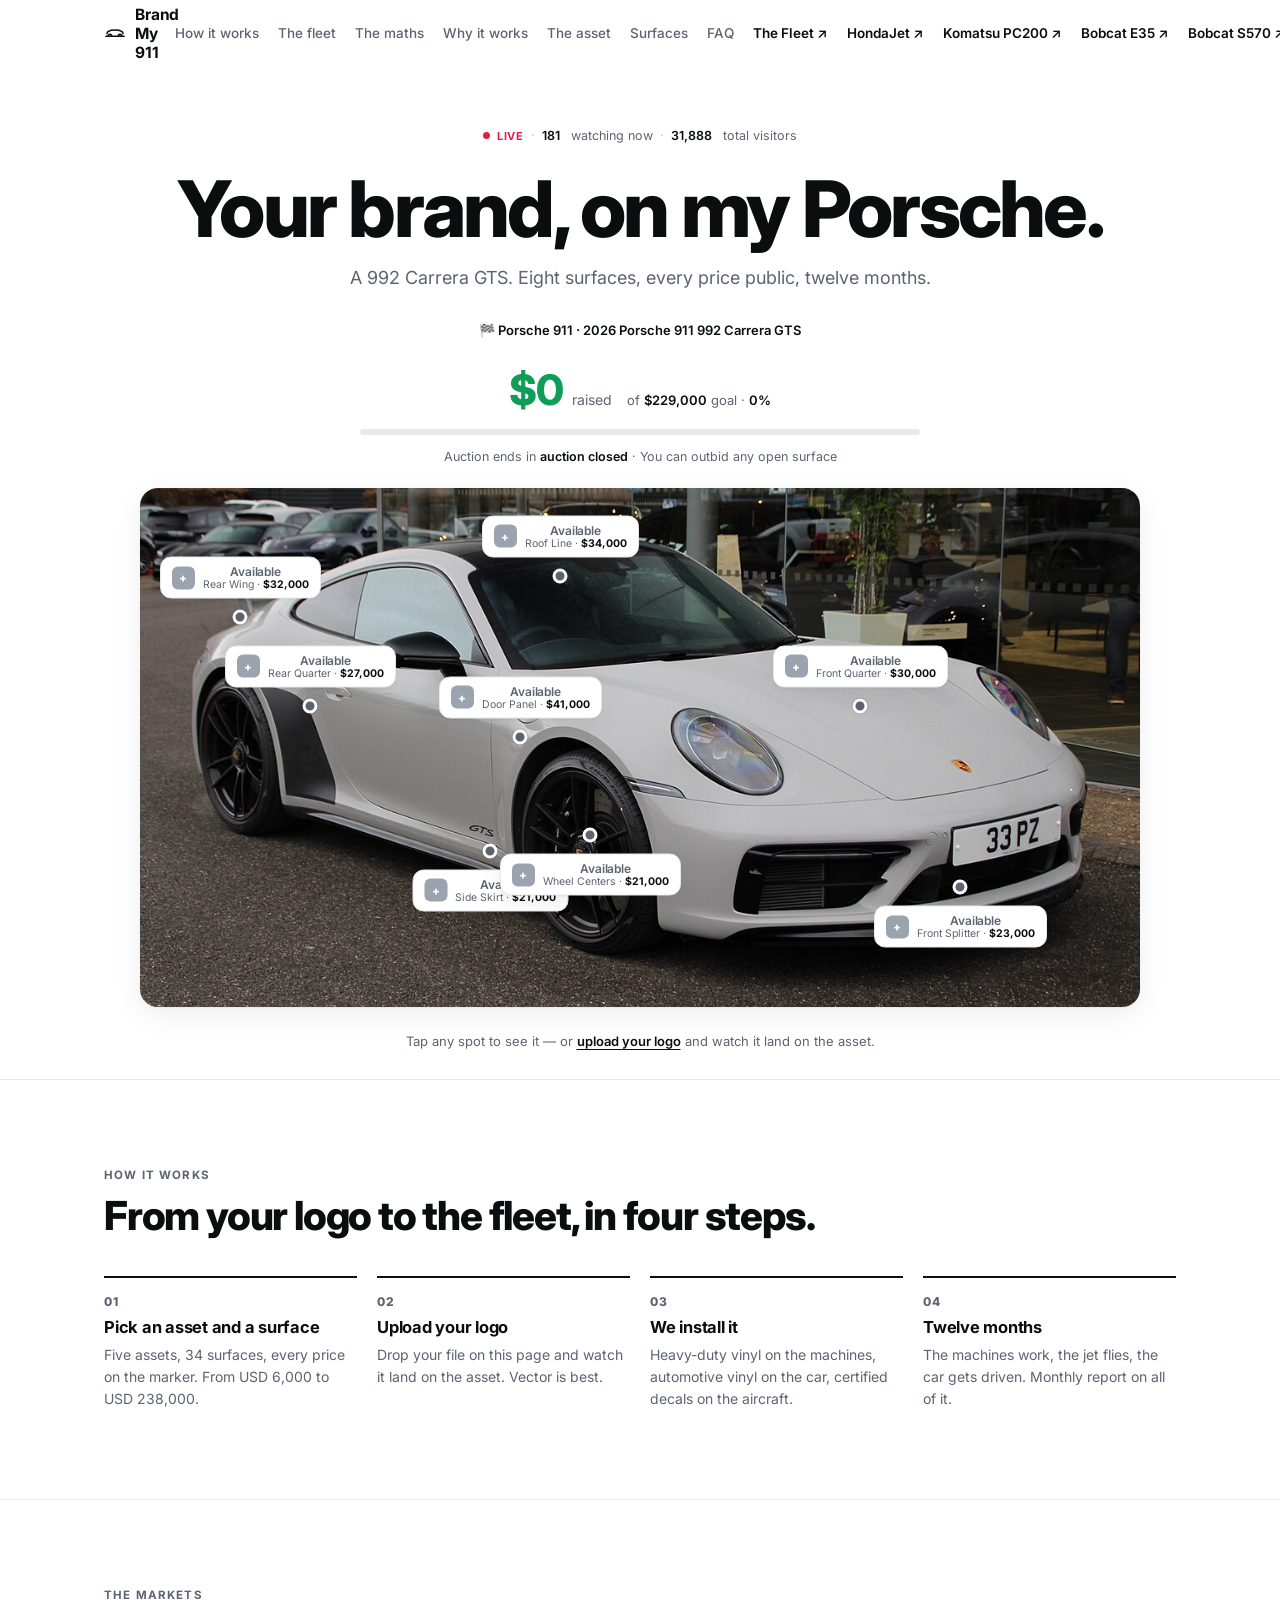
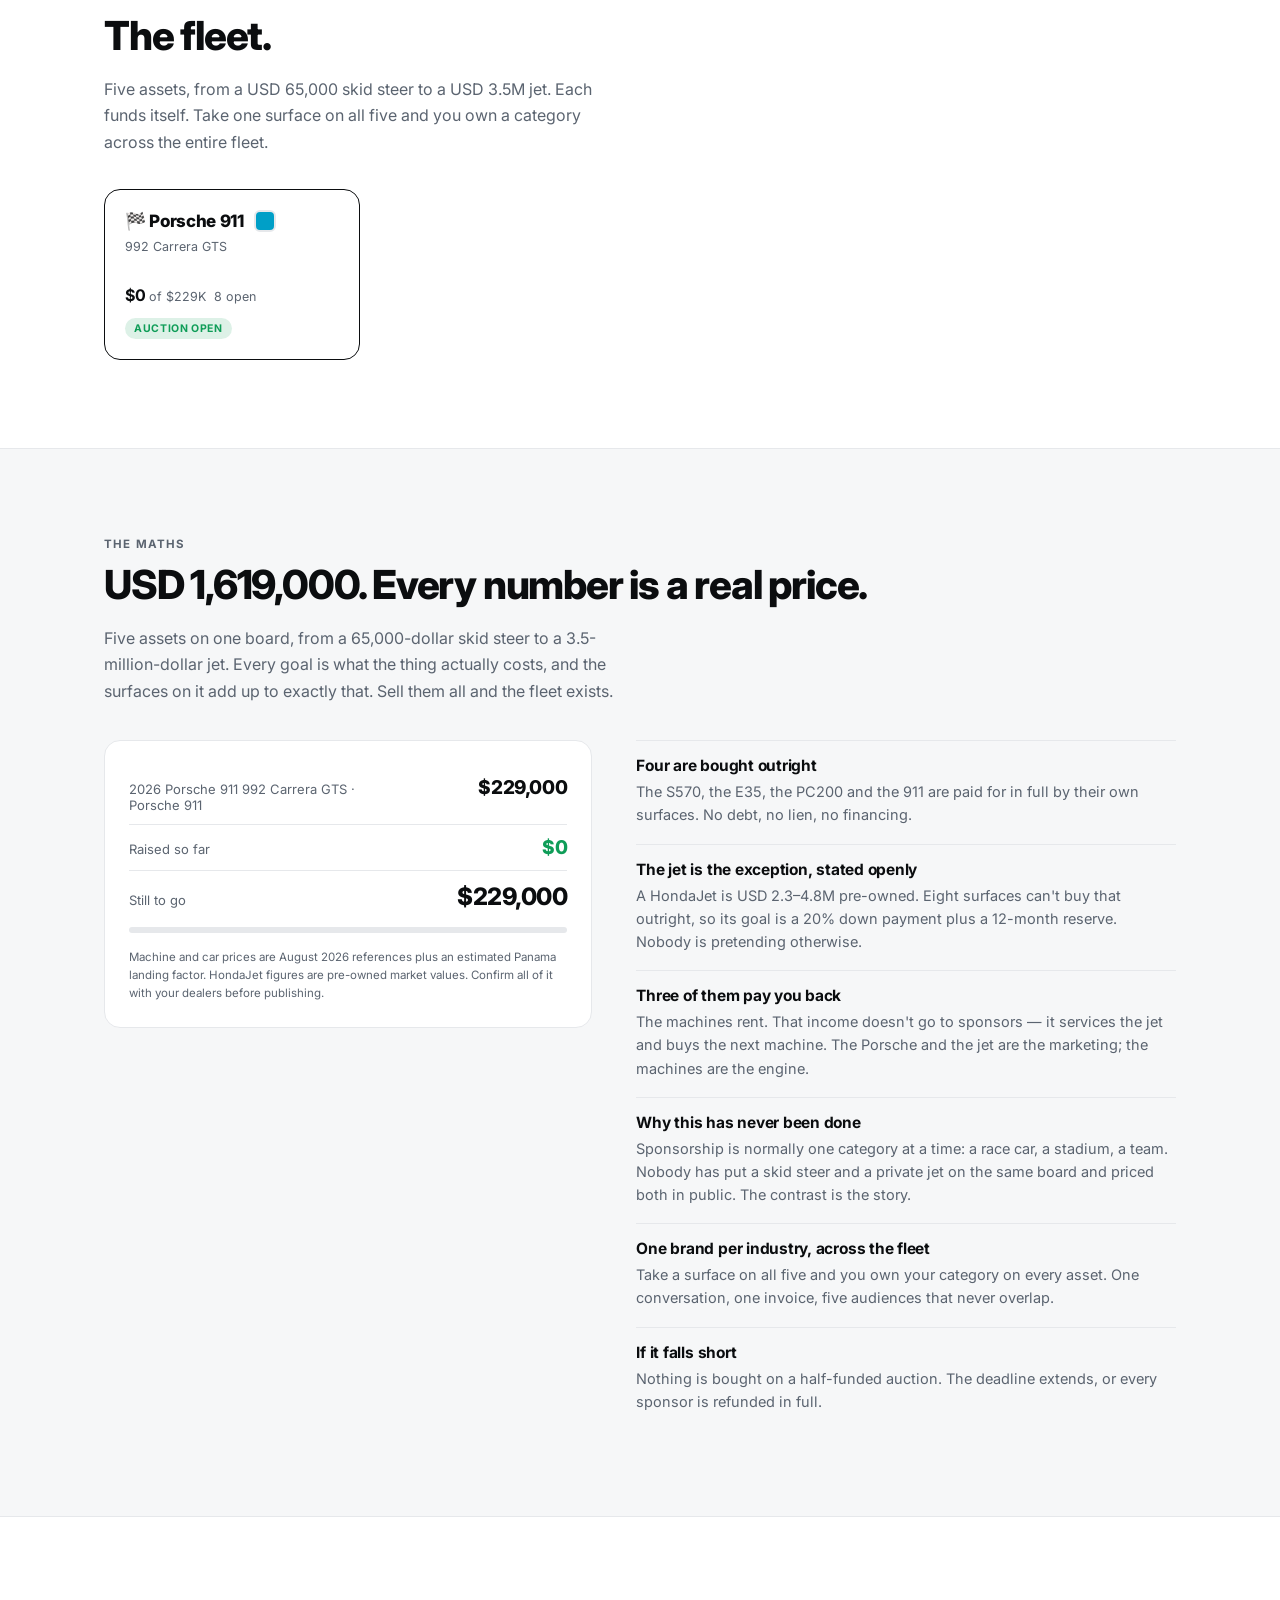
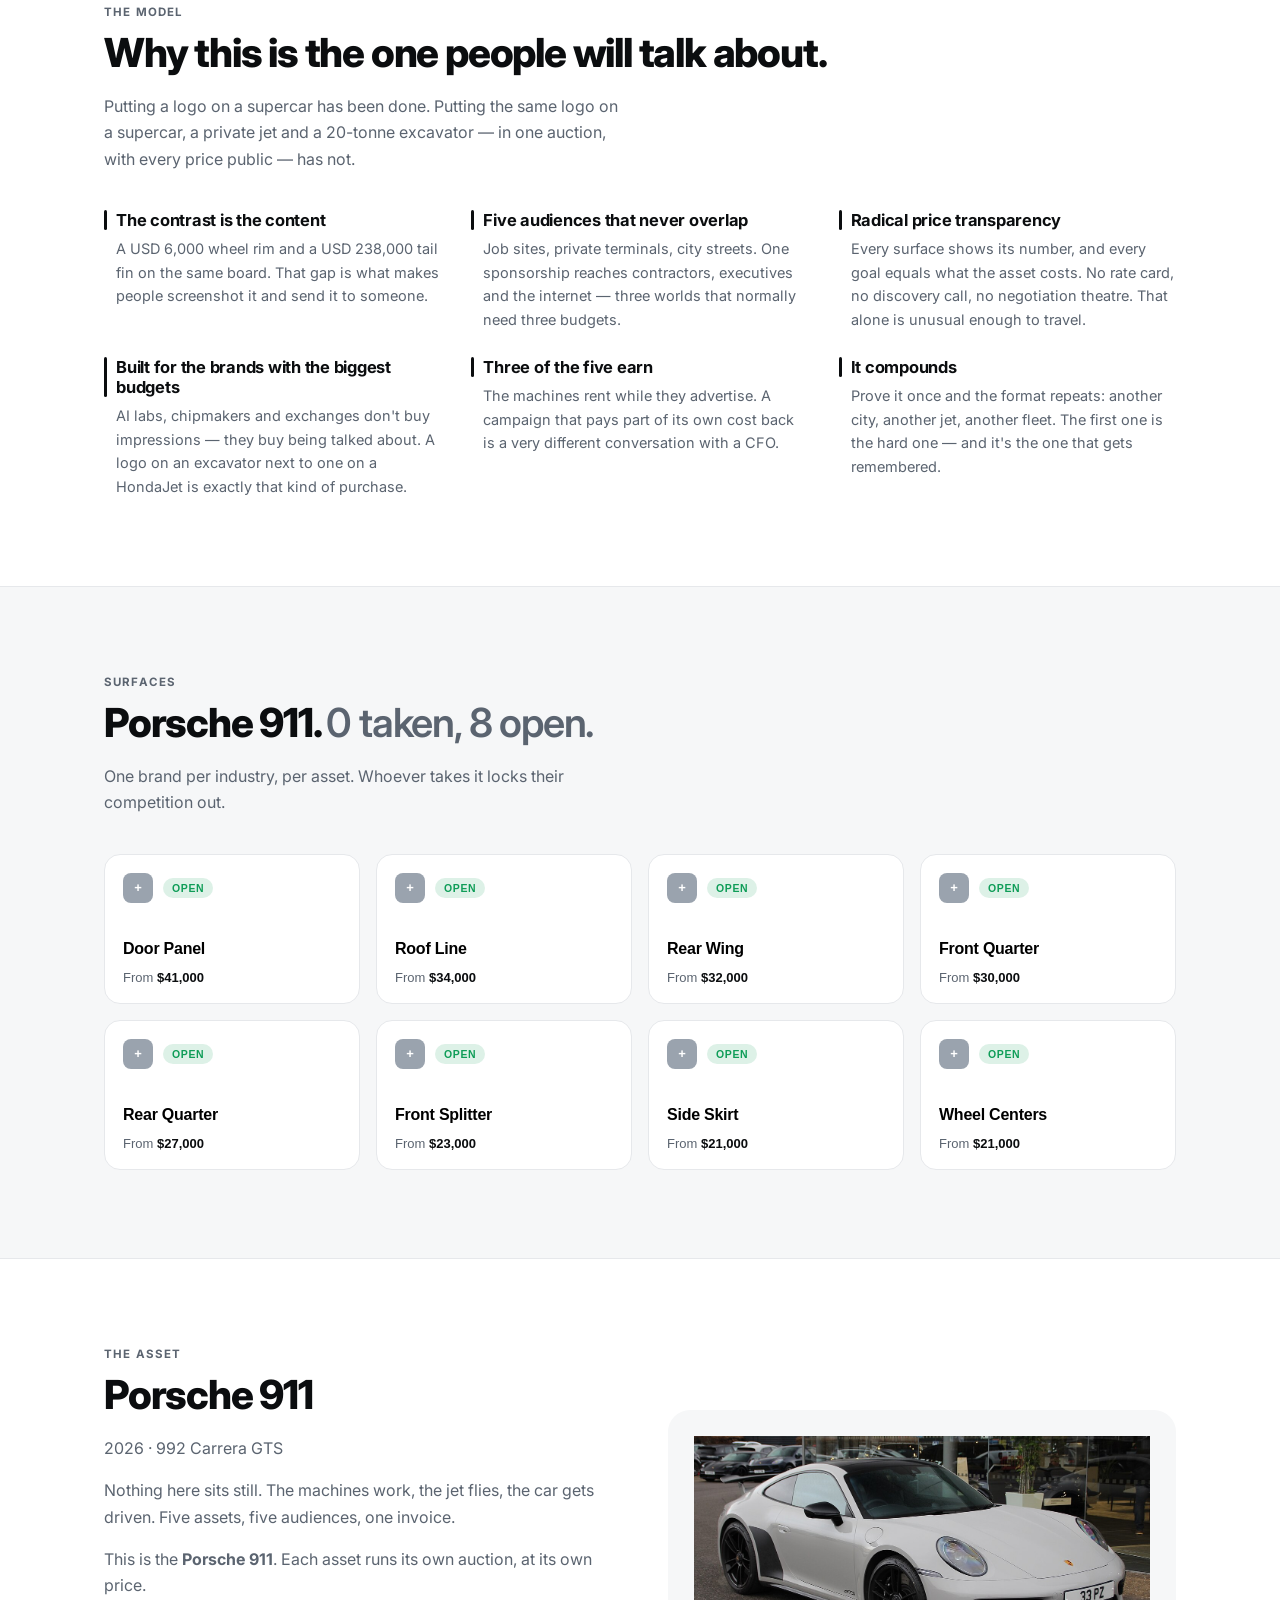
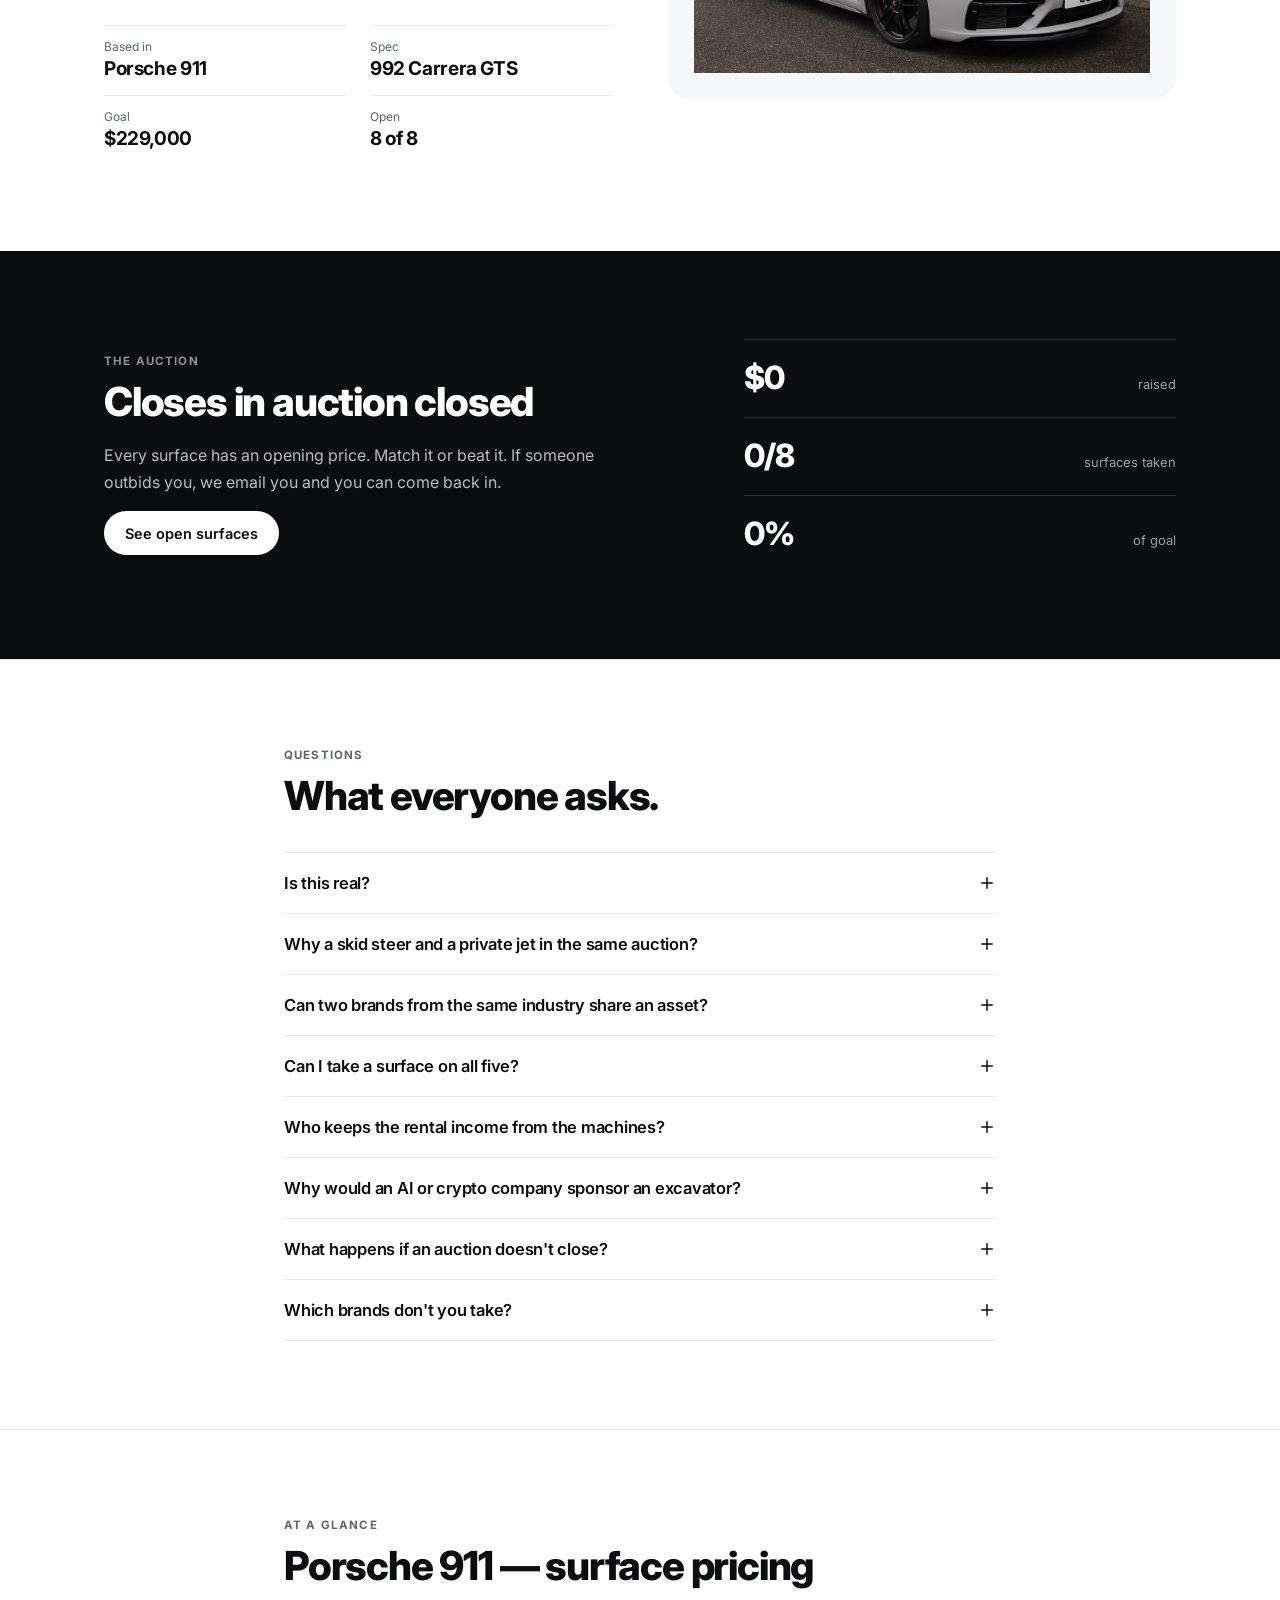
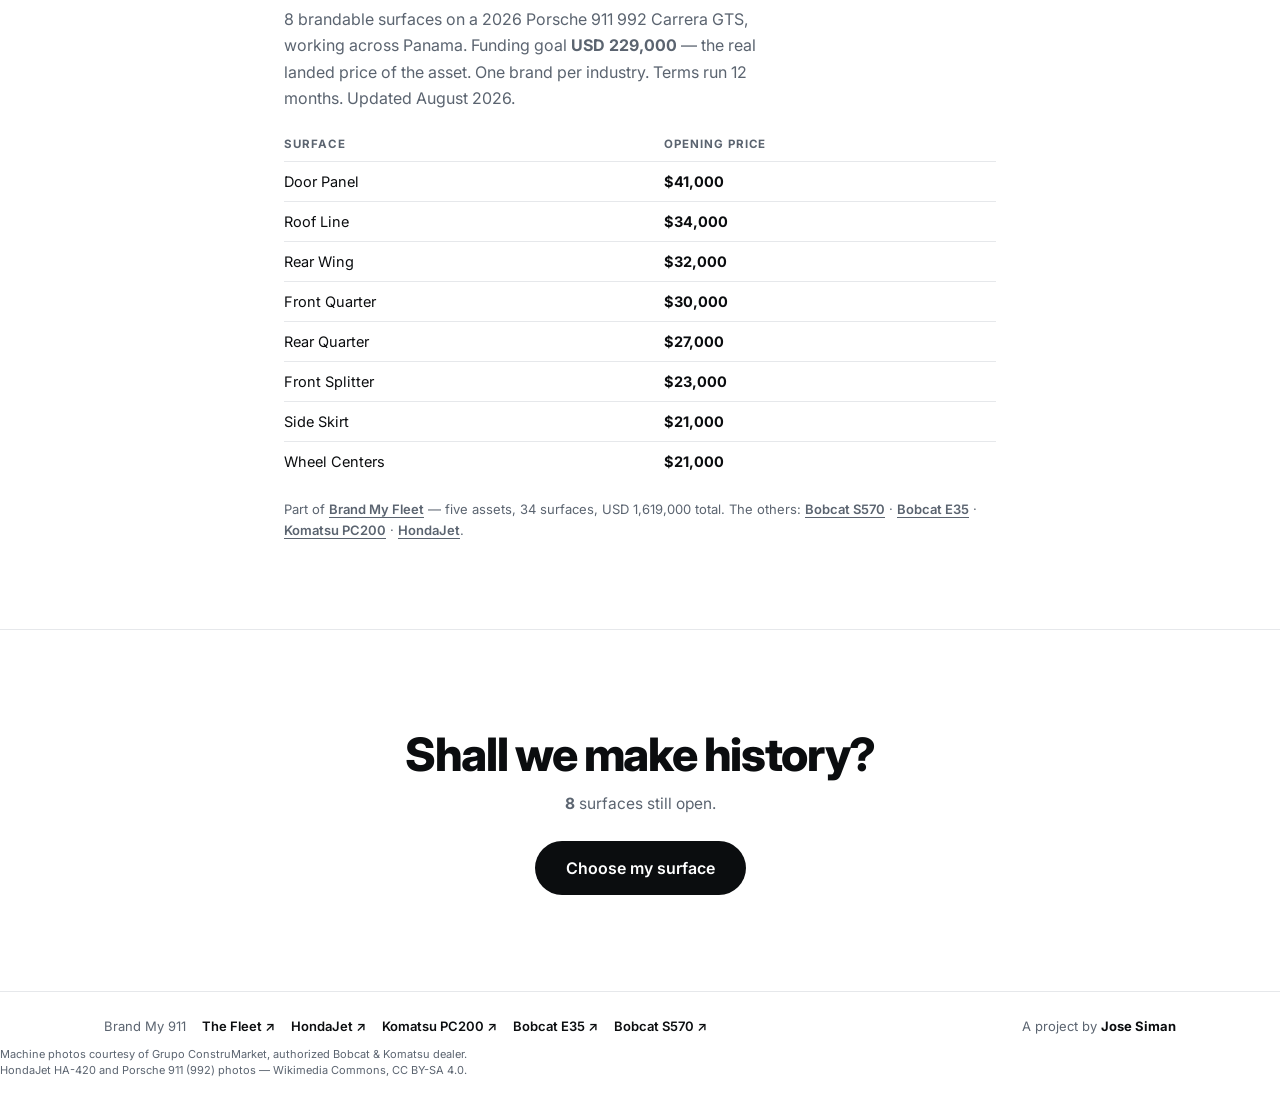
==== commit eb4177f9: "SEO/GEO: canonical+OG+Twitter cards, Product/FAQ JSON-LD, static crawlable price tables, sitemap, ro" ====
--- a/911.html
+++ b/911.html
@@ -3,16 +3,26 @@
 <head>
 <meta charset="utf-8">
 <meta name="viewport" content="width=device-width, initial-scale=1">
-<title>Brand My 911 — Your brand, on my Porsche.</title>
-<meta name="description" content="A Porsche 992 Carrera GTS. Eight surfaces, every price public, twelve months.">
+<title>Your Brand on a Porsche 911 GTS — 8 Surfaces From $21,000 | Brand My Fleet</title>
+<meta name="description" content="Eight brandable surfaces on a 992 Carrera GTS. Door panel $41,000, wheel centers $21,000 — all public. Goal = the car's landed price: $229,000.">
 <meta property="og:title" content="Your brand, on my Porsche.">
-<meta property="og:description" content="A Porsche 992 Carrera GTS. Eight surfaces, every price public, twelve months.">
+<meta property="og:description" content="Eight brandable surfaces on a 992 Carrera GTS. Door panel $41,000, wheel centers $21,000 — all public. Goal = the car's landed price: $229,000.">
 <meta property="og:type" content="website">
 <link rel="preconnect" href="https://fonts.googleapis.com">
 <link rel="preconnect" href="https://fonts.gstatic.com" crossorigin>
 <link href="https://fonts.googleapis.com/css2?family=Inter:wght@400;500;600;700;800;900&display=swap" rel="stylesheet">
 <link rel="stylesheet" href="assets/styles.css">
 <link rel="icon" href="data:image/svg+xml,<svg xmlns='http://www.w3.org/2000/svg' viewBox='0 0 100 100'><text y='.9em' font-size='90'>🏁</text></svg>">
+<link rel="canonical" href="https://josesimanm-ui.github.io/brand-my-fleet/911.html">
+<meta property="og:url" content="https://josesimanm-ui.github.io/brand-my-fleet/911.html">
+<meta property="og:image" content="https://josesimanm-ui.github.io/brand-my-fleet/assets/porsche-911.jpg">
+<meta property="og:site_name" content="Brand My Fleet">
+<meta name="twitter:card" content="summary_large_image">
+<meta name="twitter:title" content="Your Brand on a Porsche 911 GTS — 8 Surfaces From $21,000">
+<meta name="twitter:description" content="Eight brandable surfaces on a 992 Carrera GTS. Door panel $41,000, wheel centers $21,000 — all public. Goal = the car's landed price: $229,000.">
+<meta name="twitter:image" content="https://josesimanm-ui.github.io/brand-my-fleet/assets/porsche-911.jpg">
+<link rel="preload" as="image" href="assets/porsche-911.jpg">
+<script type="application/ld+json">{"@context": "https://schema.org", "@type": "Product", "name": "Brand sponsorship \u2014 2026 Porsche 911 992 Carrera GTS (Porsche 911)", "description": "8 brandable surfaces, one brand per industry, 12 months. Funding goal USD 229,000 \u2014 the real price of the asset.", "image": "https://josesimanm-ui.github.io/brand-my-fleet/assets/porsche-911.jpg", "brand": {"@type": "Brand", "name": "Brand My Fleet"}, "offers": [{"@type": "Offer", "name": "Door Panel \u2014 12-month brand placement", "price": "41000", "priceCurrency": "USD", "availability": "https://schema.org/InStock", "url": "https://josesimanm-ui.github.io/brand-my-fleet/911.html"}, {"@type": "Offer", "name": "Roof Line \u2014 12-month brand placement", "price": "34000", "priceCurrency": "USD", "availability": "https://schema.org/InStock", "url": "https://josesimanm-ui.github.io/brand-my-fleet/911.html"}, {"@type": "Offer", "name": "Rear Wing \u2014 12-month brand placement", "price": "32000", "priceCurrency": "USD", "availability": "https://schema.org/InStock", "url": "https://josesimanm-ui.github.io/brand-my-fleet/911.html"}, {"@type": "Offer", "name": "Front Quarter \u2014 12-month brand placement", "price": "30000", "priceCurrency": "USD", "availability": "https://schema.org/InStock", "url": "https://josesimanm-ui.github.io/brand-my-fleet/911.html"}, {"@type": "Offer", "name": "Rear Quarter \u2014 12-month brand placement", "price": "27000", "priceCurrency": "USD", "availability": "https://schema.org/InStock", "url": "https://josesimanm-ui.github.io/brand-my-fleet/911.html"}, {"@type": "Offer", "name": "Front Splitter \u2014 12-month brand placement", "price": "23000", "priceCurrency": "USD", "availability": "https://schema.org/InStock", "url": "https://josesimanm-ui.github.io/brand-my-fleet/911.html"}, {"@type": "Offer", "name": "Side Skirt \u2014 12-month brand placement", "price": "21000", "priceCurrency": "USD", "availability": "https://schema.org/InStock", "url": "https://josesimanm-ui.github.io/brand-my-fleet/911.html"}, {"@type": "Offer", "name": "Wheel Centers \u2014 12-month brand placement", "price": "21000", "priceCurrency": "USD", "availability": "https://schema.org/InStock", "url": "https://josesimanm-ui.github.io/brand-my-fleet/911.html"}]}</script>
 </head>
 <body>
 
@@ -220,6 +230,30 @@
     <p class="eyebrow">Questions</p>
     <h2 class="h2">What everyone asks.</h2>
     <div class="faq" id="faqList"></div>
+  </div>
+</section>
+
+
+<!-- static, crawlable summary (SEO/GEO) -->
+<section class="section" id="glance">
+  <div class="wrap wrap--narrow">
+    <p class="eyebrow">At a glance</p>
+    <h2 class="h2">Porsche 911 — surface pricing</h2>
+    <p class="lead">8 brandable surfaces on a 2026 Porsche 911 992 Carrera GTS, working across Panama. Funding goal <b>USD 229,000</b> — the real landed price of the asset. One brand per industry. Terms run 12 months. Updated August 2026.</p>
+    <table class="glance">
+      <thead><tr><th>Surface</th><th>Opening price</th></tr></thead>
+      <tbody>
+      <tr><td>Door Panel</td><td>$41,000</td></tr>
+      <tr><td>Roof Line</td><td>$34,000</td></tr>
+      <tr><td>Rear Wing</td><td>$32,000</td></tr>
+      <tr><td>Front Quarter</td><td>$30,000</td></tr>
+      <tr><td>Rear Quarter</td><td>$27,000</td></tr>
+      <tr><td>Front Splitter</td><td>$23,000</td></tr>
+      <tr><td>Side Skirt</td><td>$21,000</td></tr>
+      <tr><td>Wheel Centers</td><td>$21,000</td></tr>
+      </tbody>
+    </table>
+    <p class="glance__note">Part of <a href="index.html">Brand My Fleet</a> — five assets, 34 surfaces, USD 1,619,000 total. The others: <a href="s570.html">Bobcat S570</a> · <a href="e35.html">Bobcat E35</a> · <a href="pc200.html">Komatsu PC200</a> · <a href="hondajet.html">HondaJet</a>.</p>
   </div>
 </section>
 
--- a/assets/styles.css
+++ b/assets/styles.css
@@ -401,3 +401,12 @@
 .stage__car:has(.car--photo){border-radius:18px;overflow:visible}
 .hot__pos b{color:var(--ink);font-weight:700}
 .foot__credits{font-size:11px;line-height:1.5;color:var(--ink-2);margin:12px 0 0;max-width:70ch}
+
+/* ---------- tabla "at a glance" (SEO/GEO) ---------- */
+.glance{width:100%;border-collapse:collapse;margin:26px 0 0;font-size:14.5px}
+.glance th{text-align:left;font-size:11.5px;font-weight:700;letter-spacing:.08em;text-transform:uppercase;color:var(--ink-2);padding:0 0 10px}
+.glance td{border-top:1px solid var(--line);padding:11px 16px 11px 0}
+.glance td:last-child{font-weight:700;white-space:nowrap}
+.glance a{font-weight:600;text-decoration:underline;text-underline-offset:3px}
+.glance__note{font-size:13px;line-height:1.6;color:var(--ink-2);margin:18px 0 0}
+.glance__note a{font-weight:600;text-decoration:underline;text-underline-offset:3px}
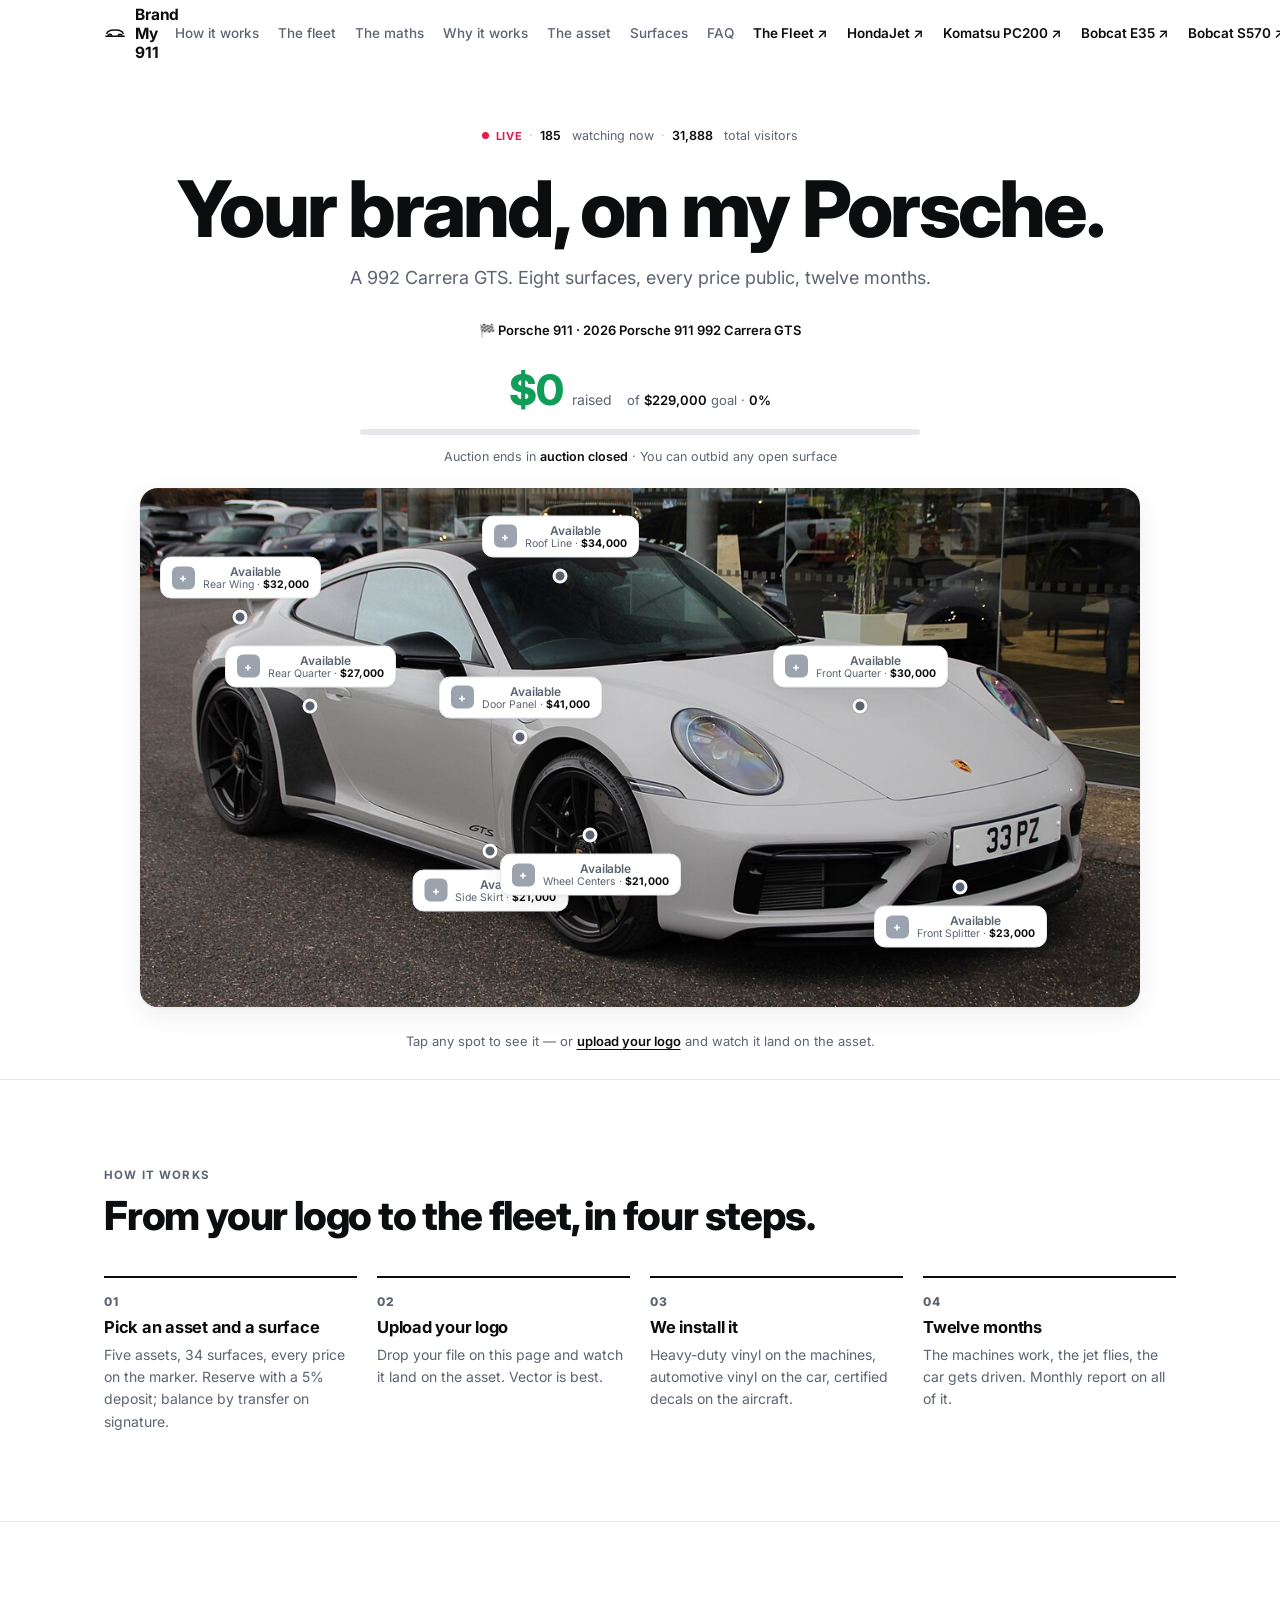
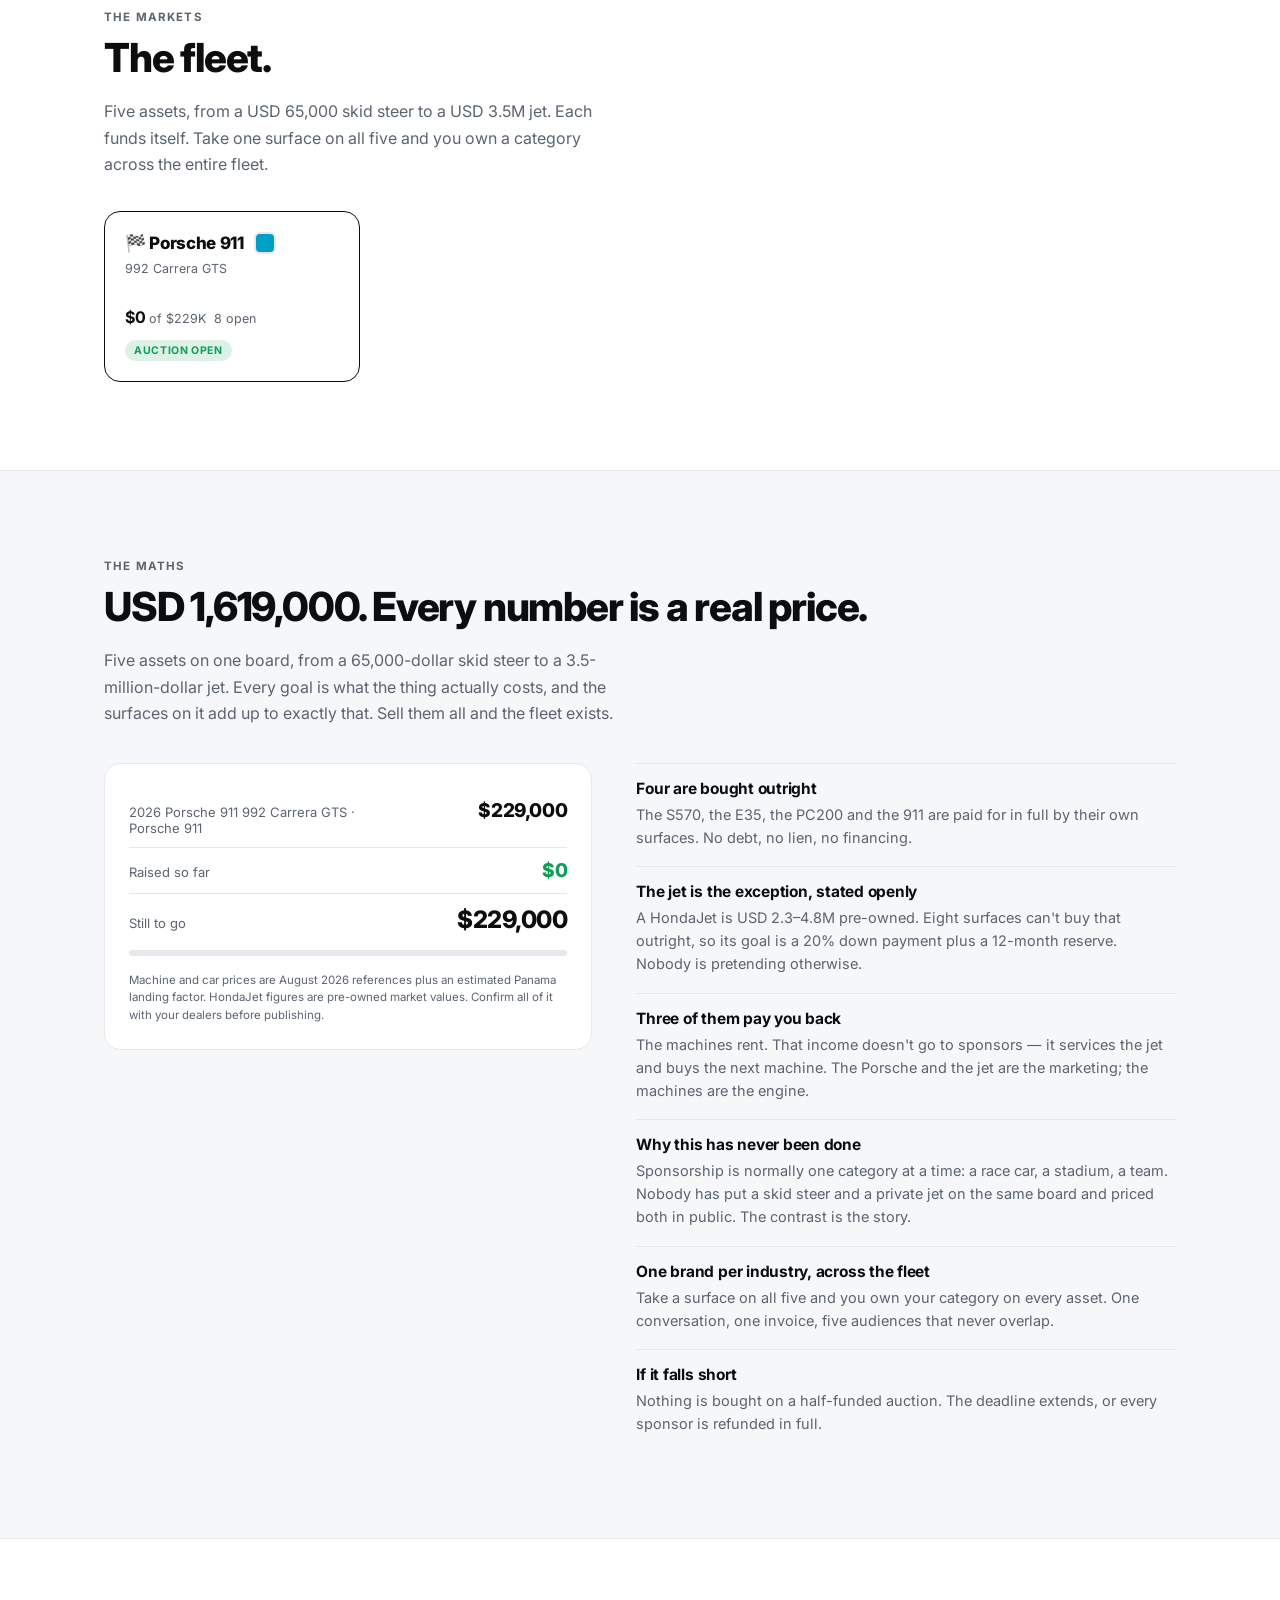
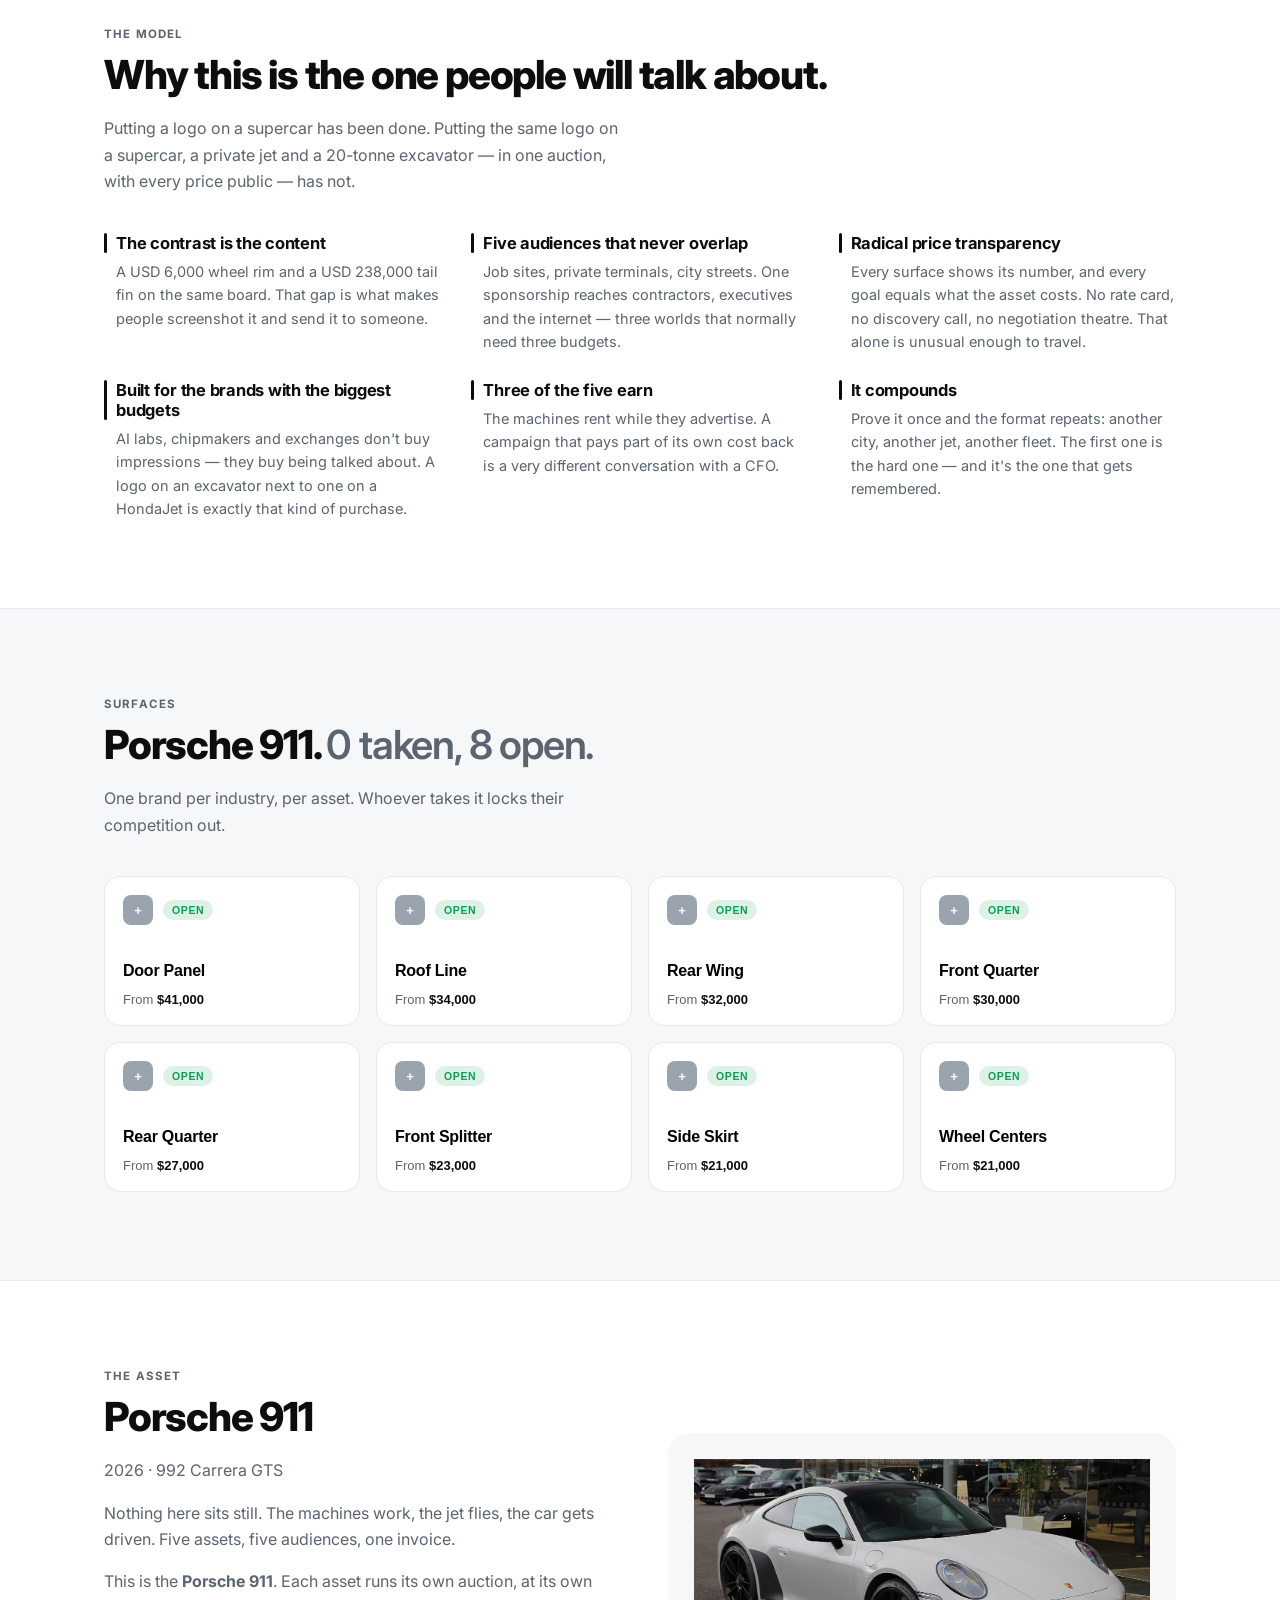
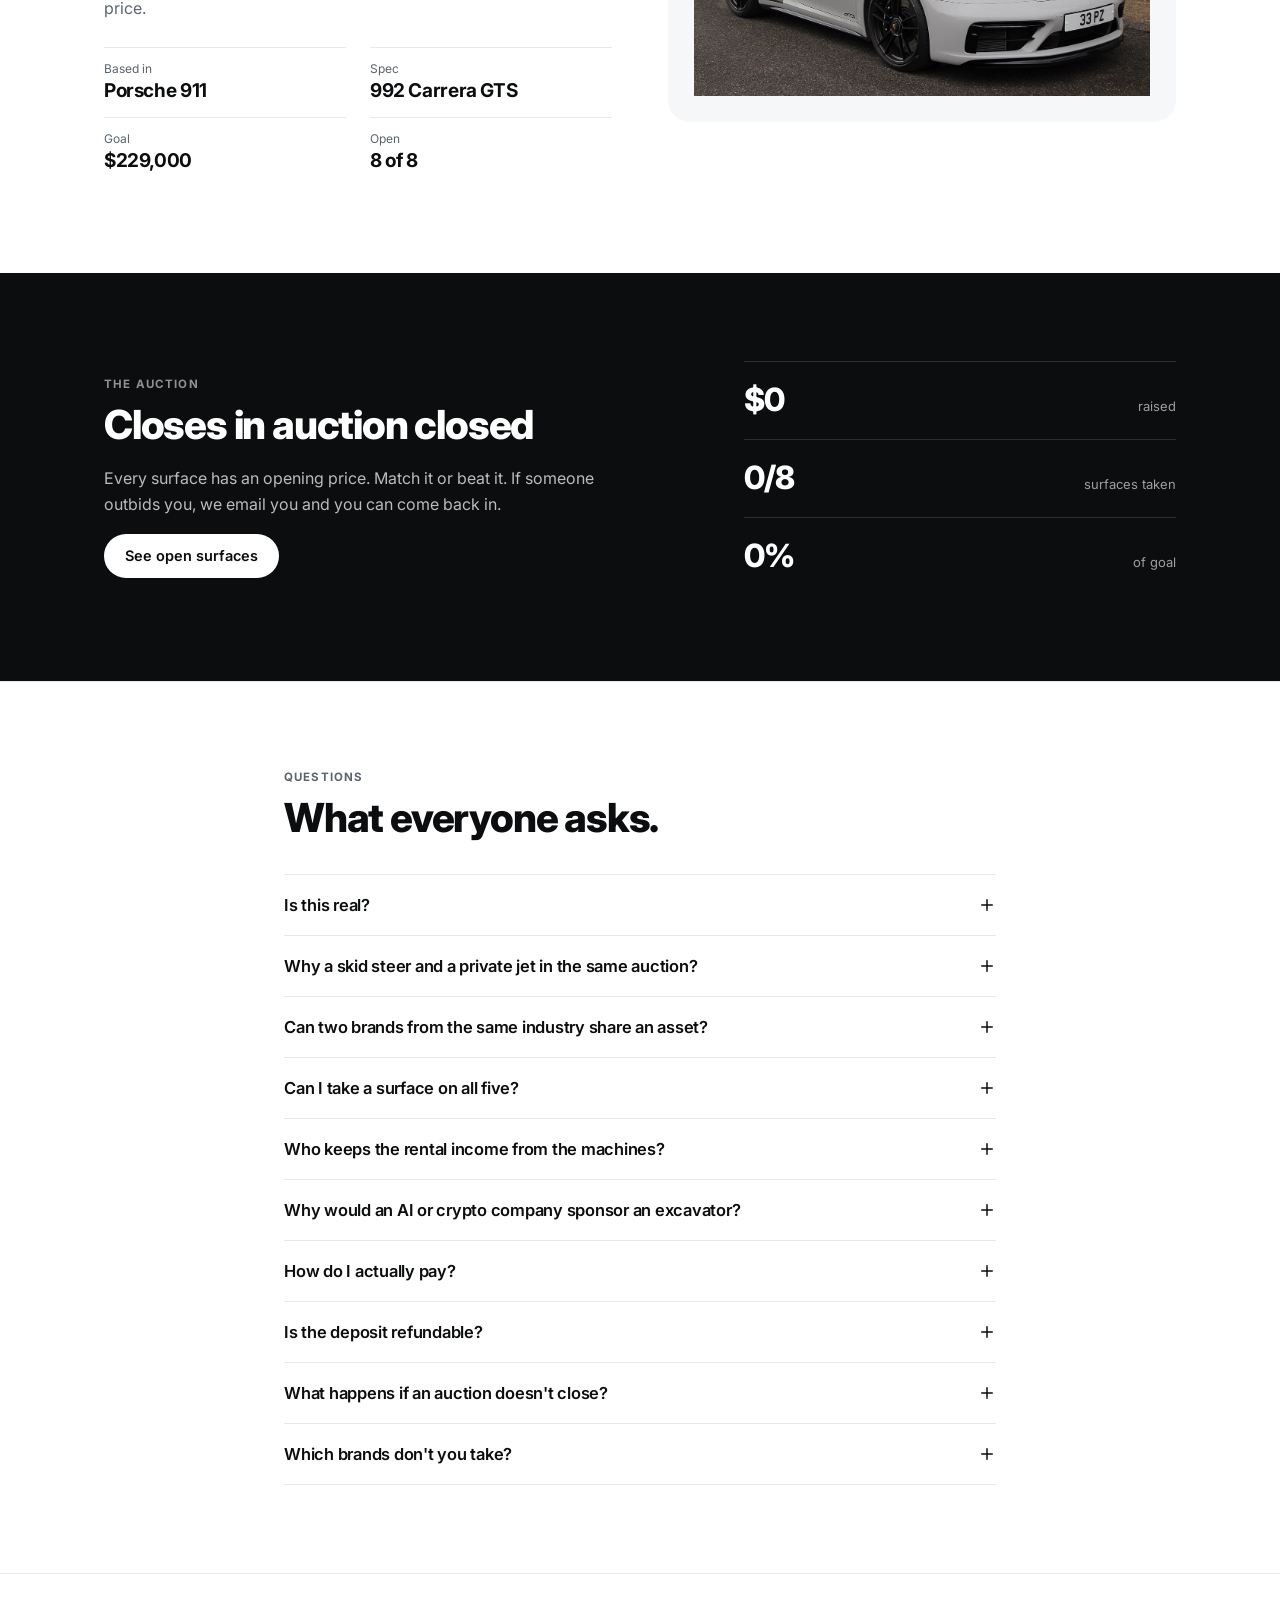
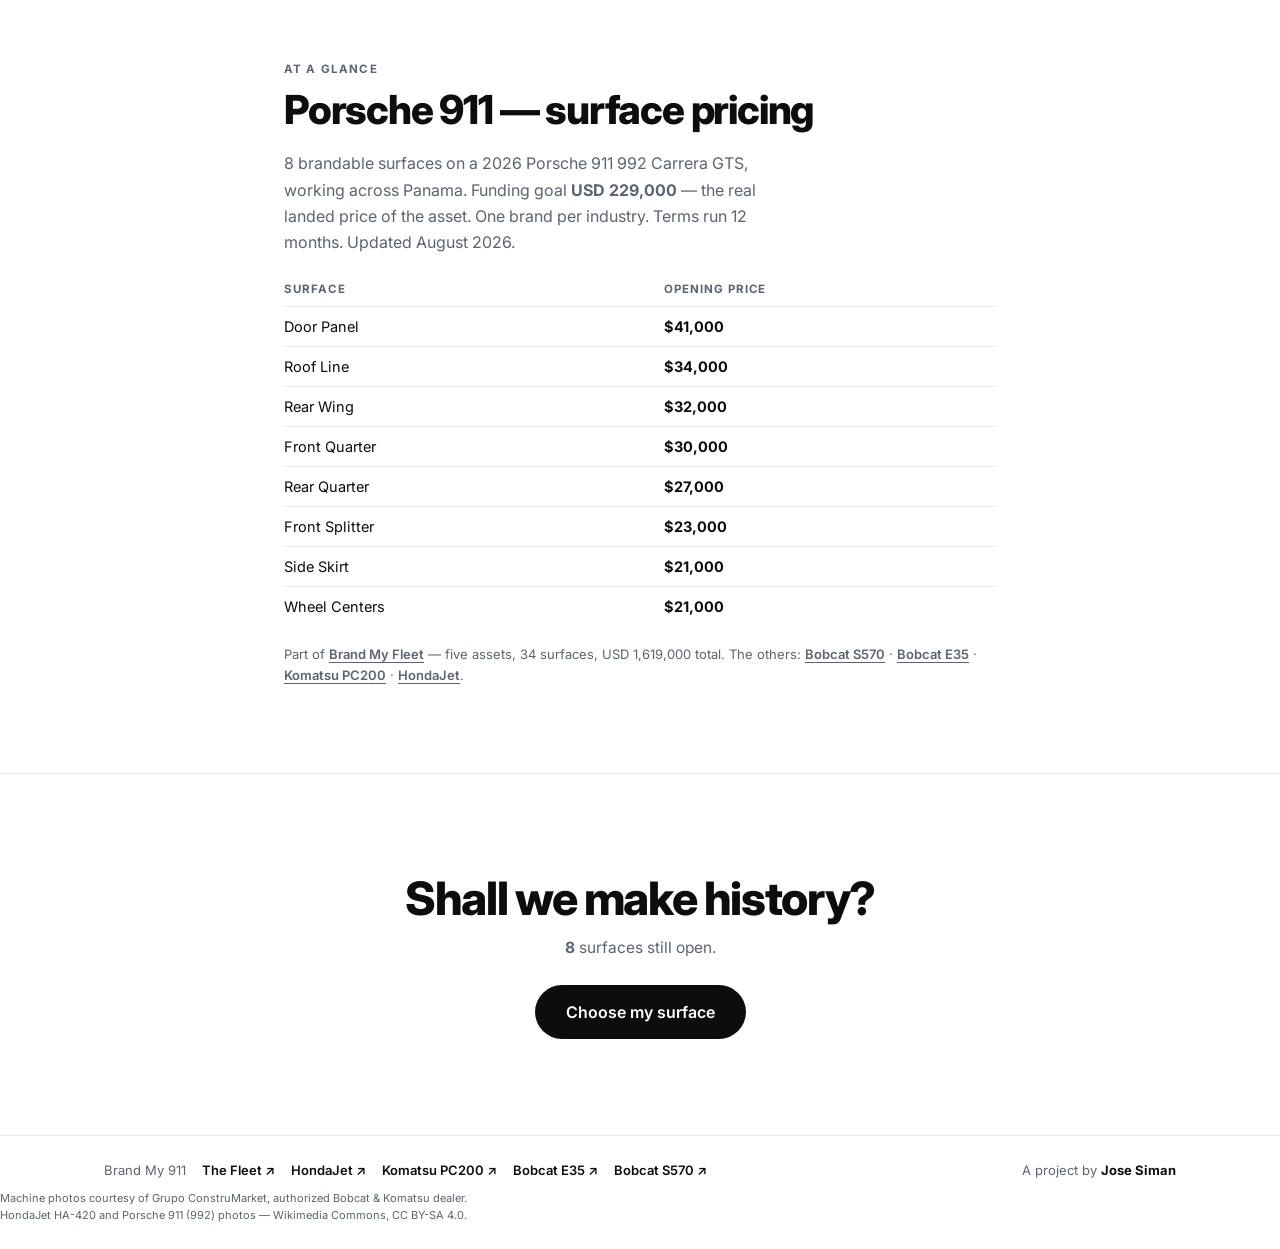
==== commit d5151433: "reservation flow: 5% deposit + balance by bank transfer" ====
--- a/911.html
+++ b/911.html
@@ -286,7 +286,7 @@
     </button>
     <p class="modal__eyebrow" id="mEyebrow">Open surface</p>
     <h3 class="modal__title" id="mTitle">—</h3>
-    <p class="modal__price"><b id="mPrice">—</b> <span>opening price</span></p>
+    <p class="modal__price"><b id="mPrice">—</b> <span>opening price · 12 months</span></p>
 
     <form id="mForm" class="form">
       <!-- LOGO UPLOAD: previews live on the vehicle -->
@@ -306,9 +306,18 @@
         <input name="industry" required placeholder="Banking, telco, beer, retail…"></label>
       <label>Your name<input name="name" required placeholder="Who's writing"></label>
       <label>Email<input name="email" type="email" required placeholder="you@company.com"></label>
-      <label>Your bid (USD)<input name="bid" id="mBid" type="number" min="0" step="100" required></label>
-      <button class="btn btn--dark btn--full" type="submit">Send my bid</button>
-      <p class="form__note">Opens your email client with everything filled in. Nothing is charged now.</p>
+      <label>Your offer (USD) <span class="form__hint">— match or beat the opening price</span>
+        <input name="bid" id="mBid" type="number" min="0" step="100" required></label>
+      <div class="deposit">
+        <div class="deposit__row"><span>Reservation deposit (5%)</span><b id="mDeposit">—</b></div>
+        <div class="deposit__row"><span>Balance on signature</span><b id="mBalance">—</b></div>
+        <p class="deposit__note">The deposit holds this surface for 14 days while we agree
+        terms. Balance is paid by bank transfer against a signed contract and an invoice —
+        no card fees on either side. Deposit is fully refunded if the auction doesn't close.</p>
+      </div>
+      <button class="btn btn--dark btn--full" type="submit">Reserve this surface</button>
+      <p class="form__note">Nothing is charged here. We reply within 24h with the contract
+      and wire instructions.</p>
     </form>
 
     <div id="mSold" class="sold" hidden>
--- a/assets/styles.css
+++ b/assets/styles.css
@@ -410,3 +410,10 @@
 .glance a{font-weight:600;text-decoration:underline;text-underline-offset:3px}
 .glance__note{font-size:13px;line-height:1.6;color:var(--ink-2);margin:18px 0 0}
 .glance__note a{font-weight:600;text-decoration:underline;text-underline-offset:3px}
+
+/* ---------- depósito de reserva ---------- */
+.deposit{background:var(--bg-alt);border-radius:12px;padding:14px 15px;margin:2px 0 4px}
+.deposit__row{display:flex;align-items:baseline;justify-content:space-between;gap:14px;padding:5px 0}
+.deposit__row span{font-size:12.5px;color:var(--ink-2)}
+.deposit__row b{font-size:16px;font-weight:800;letter-spacing:-.02em}
+.deposit__note{font-size:11.5px;line-height:1.55;color:var(--ink-2);margin:9px 0 0}
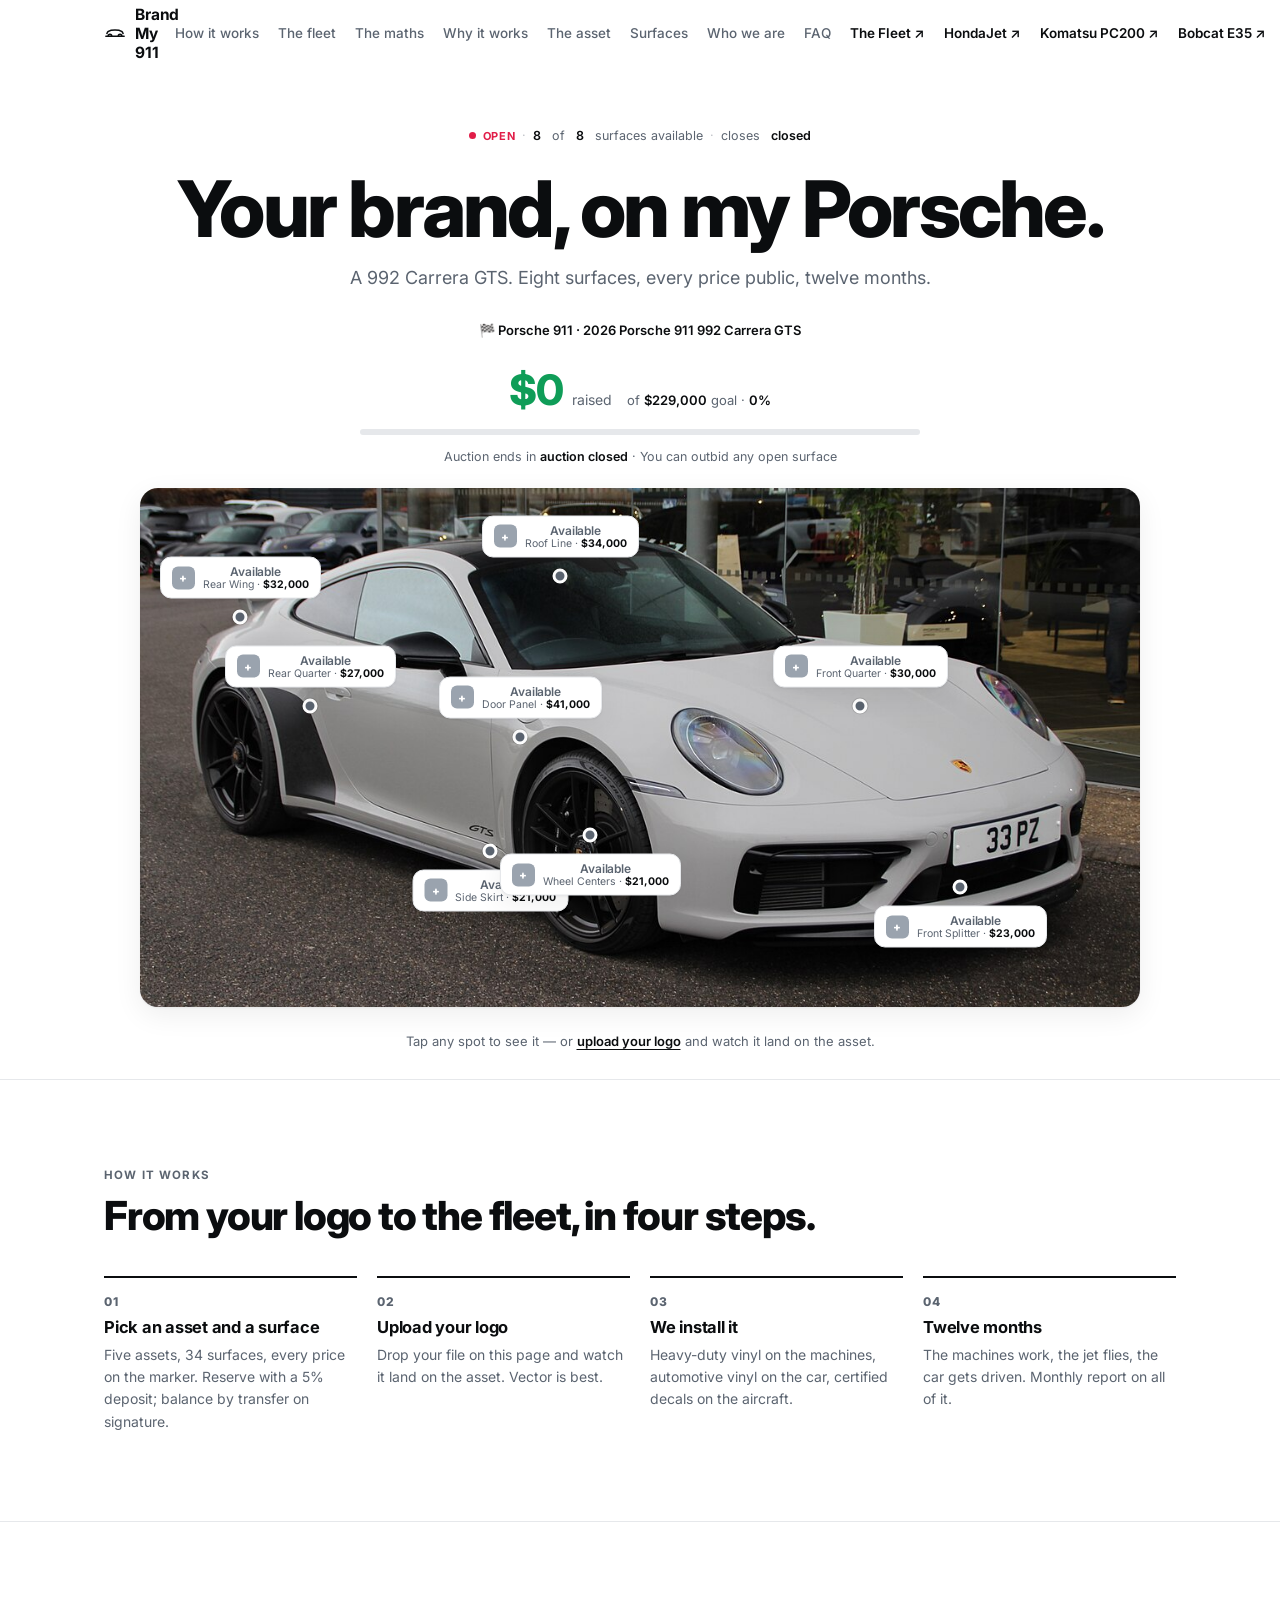
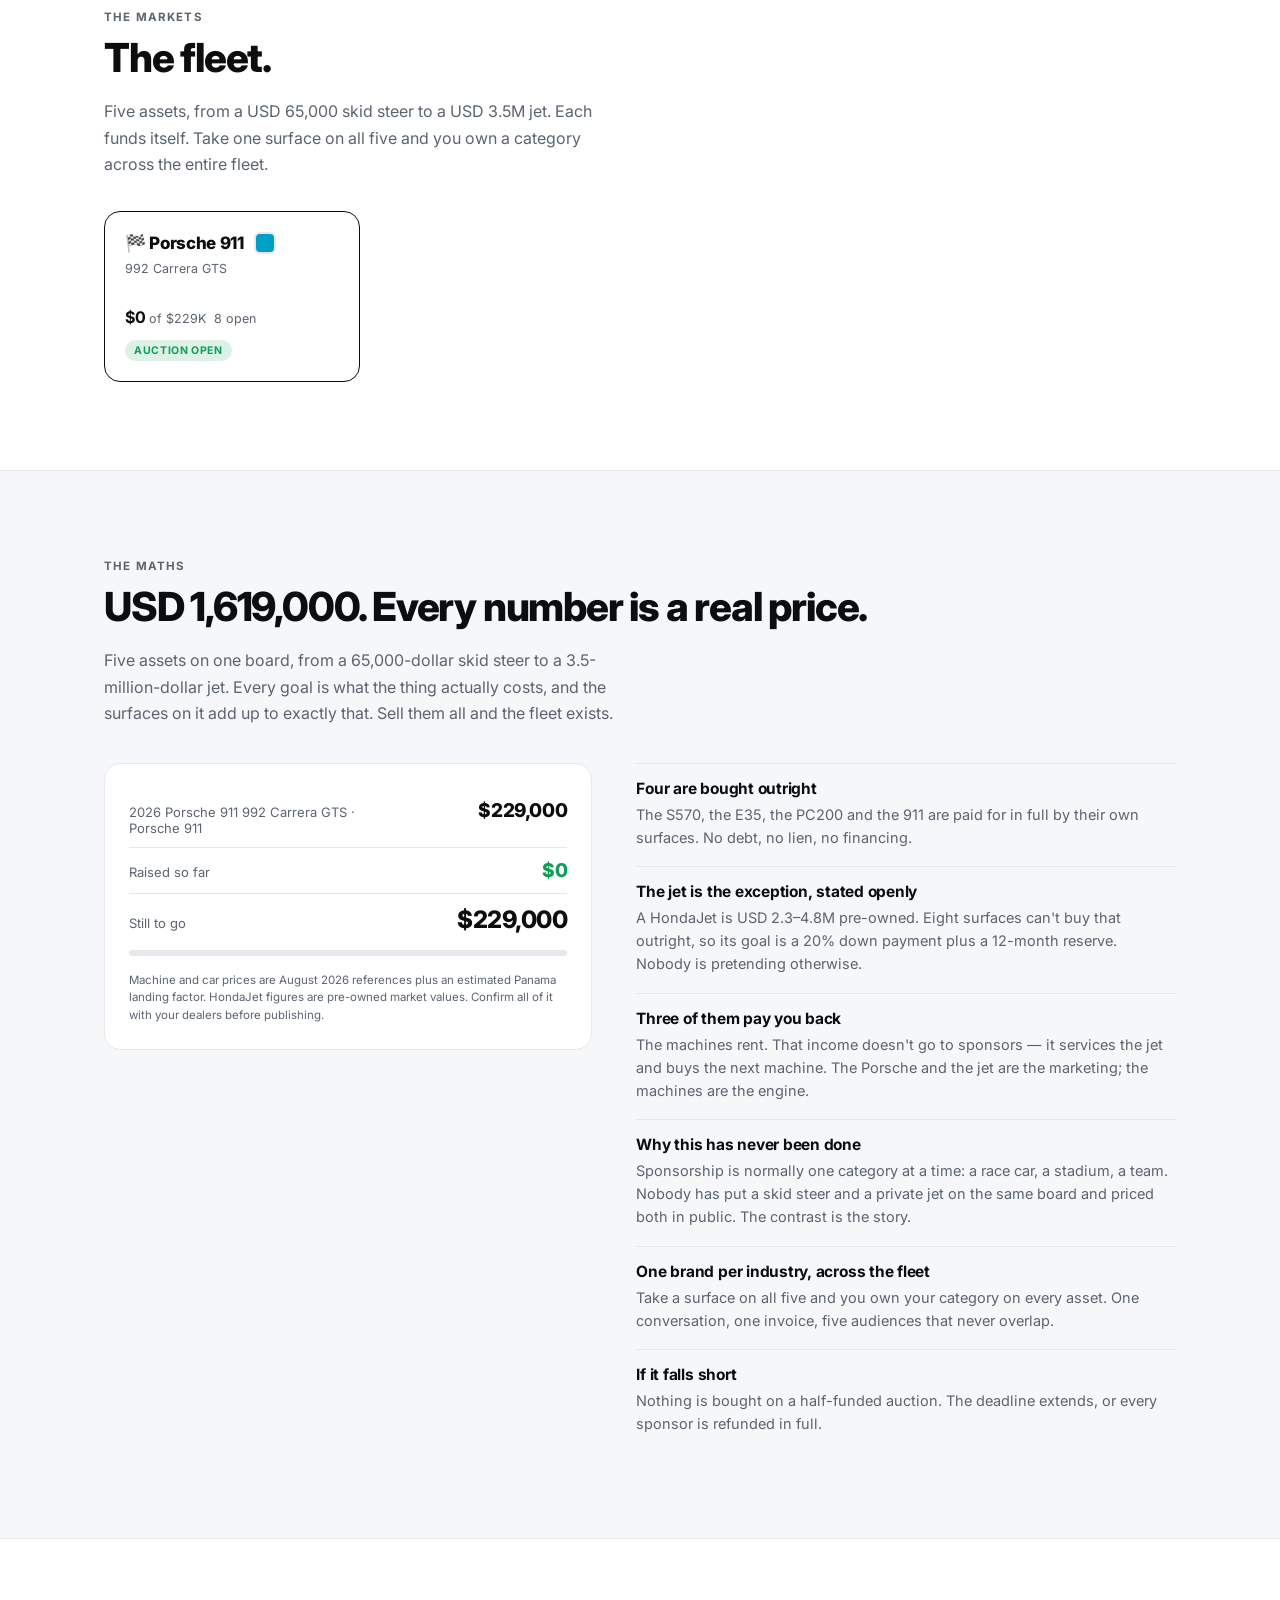
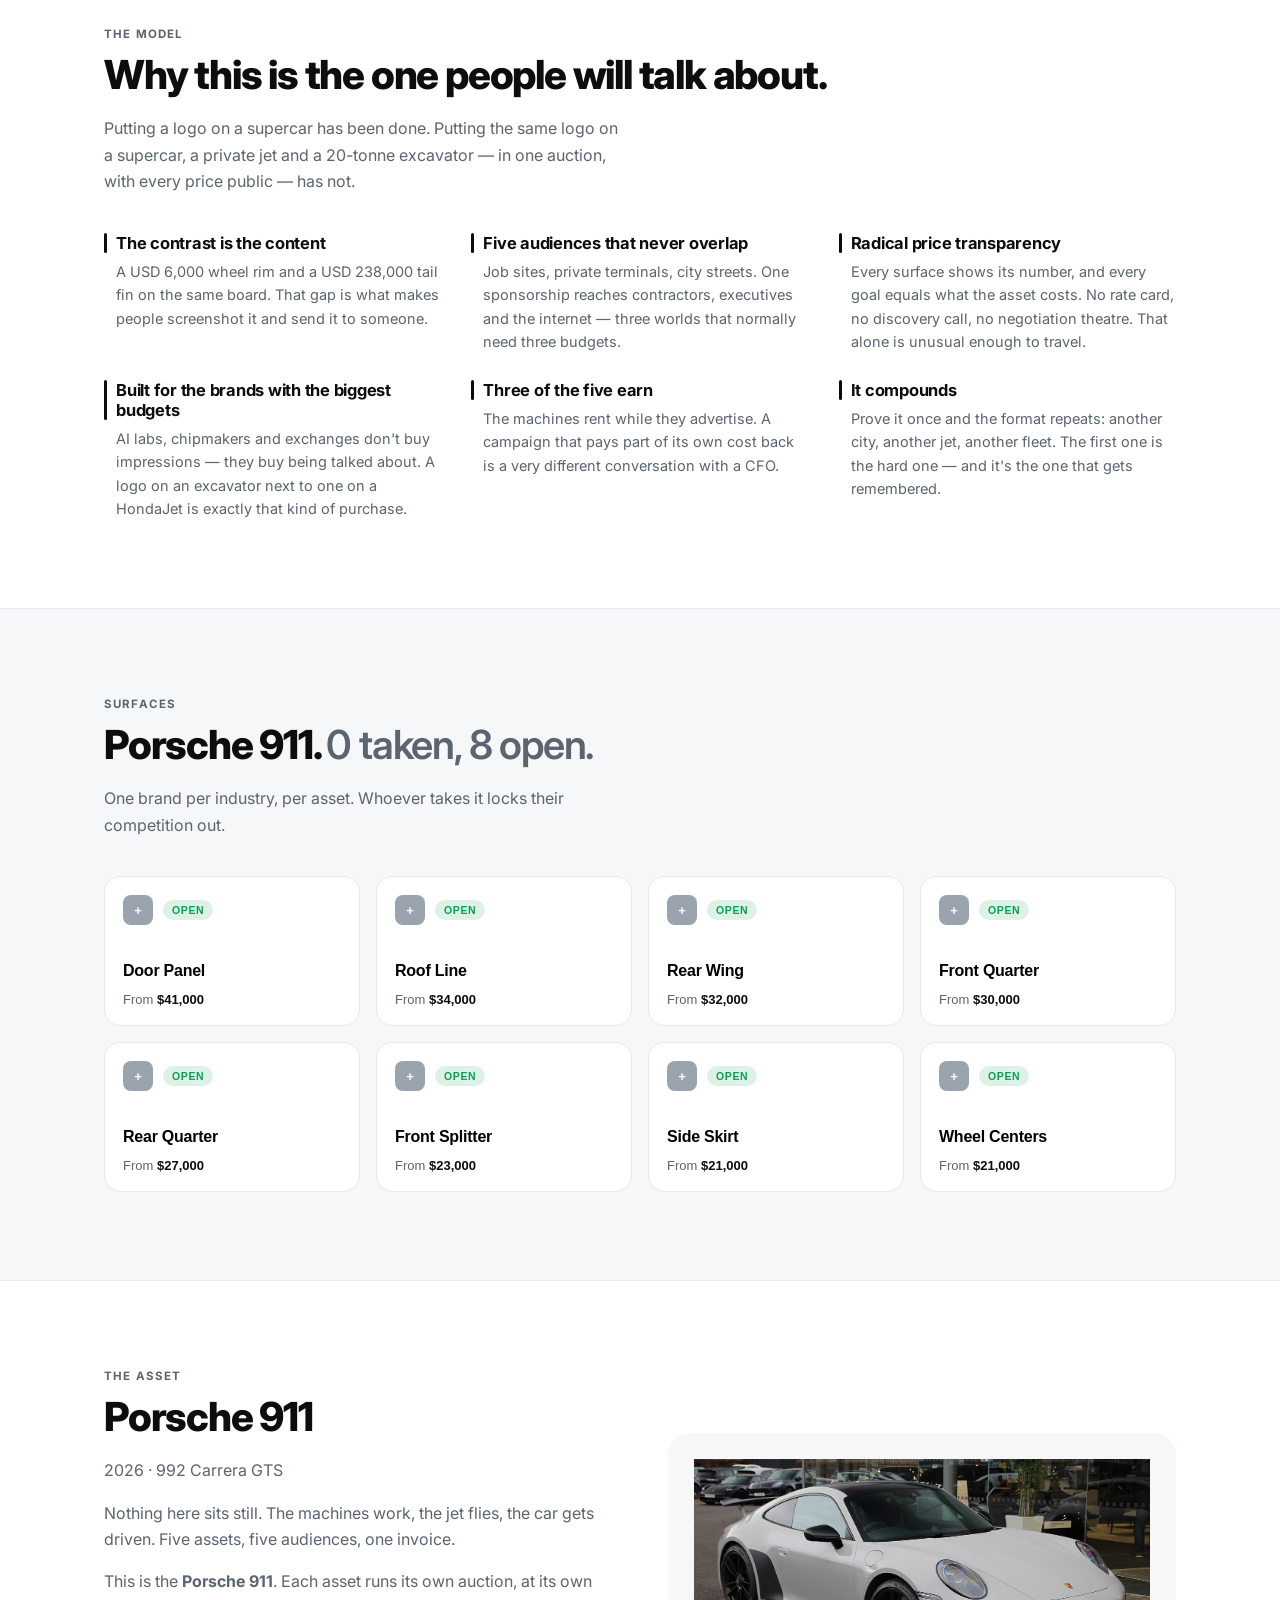
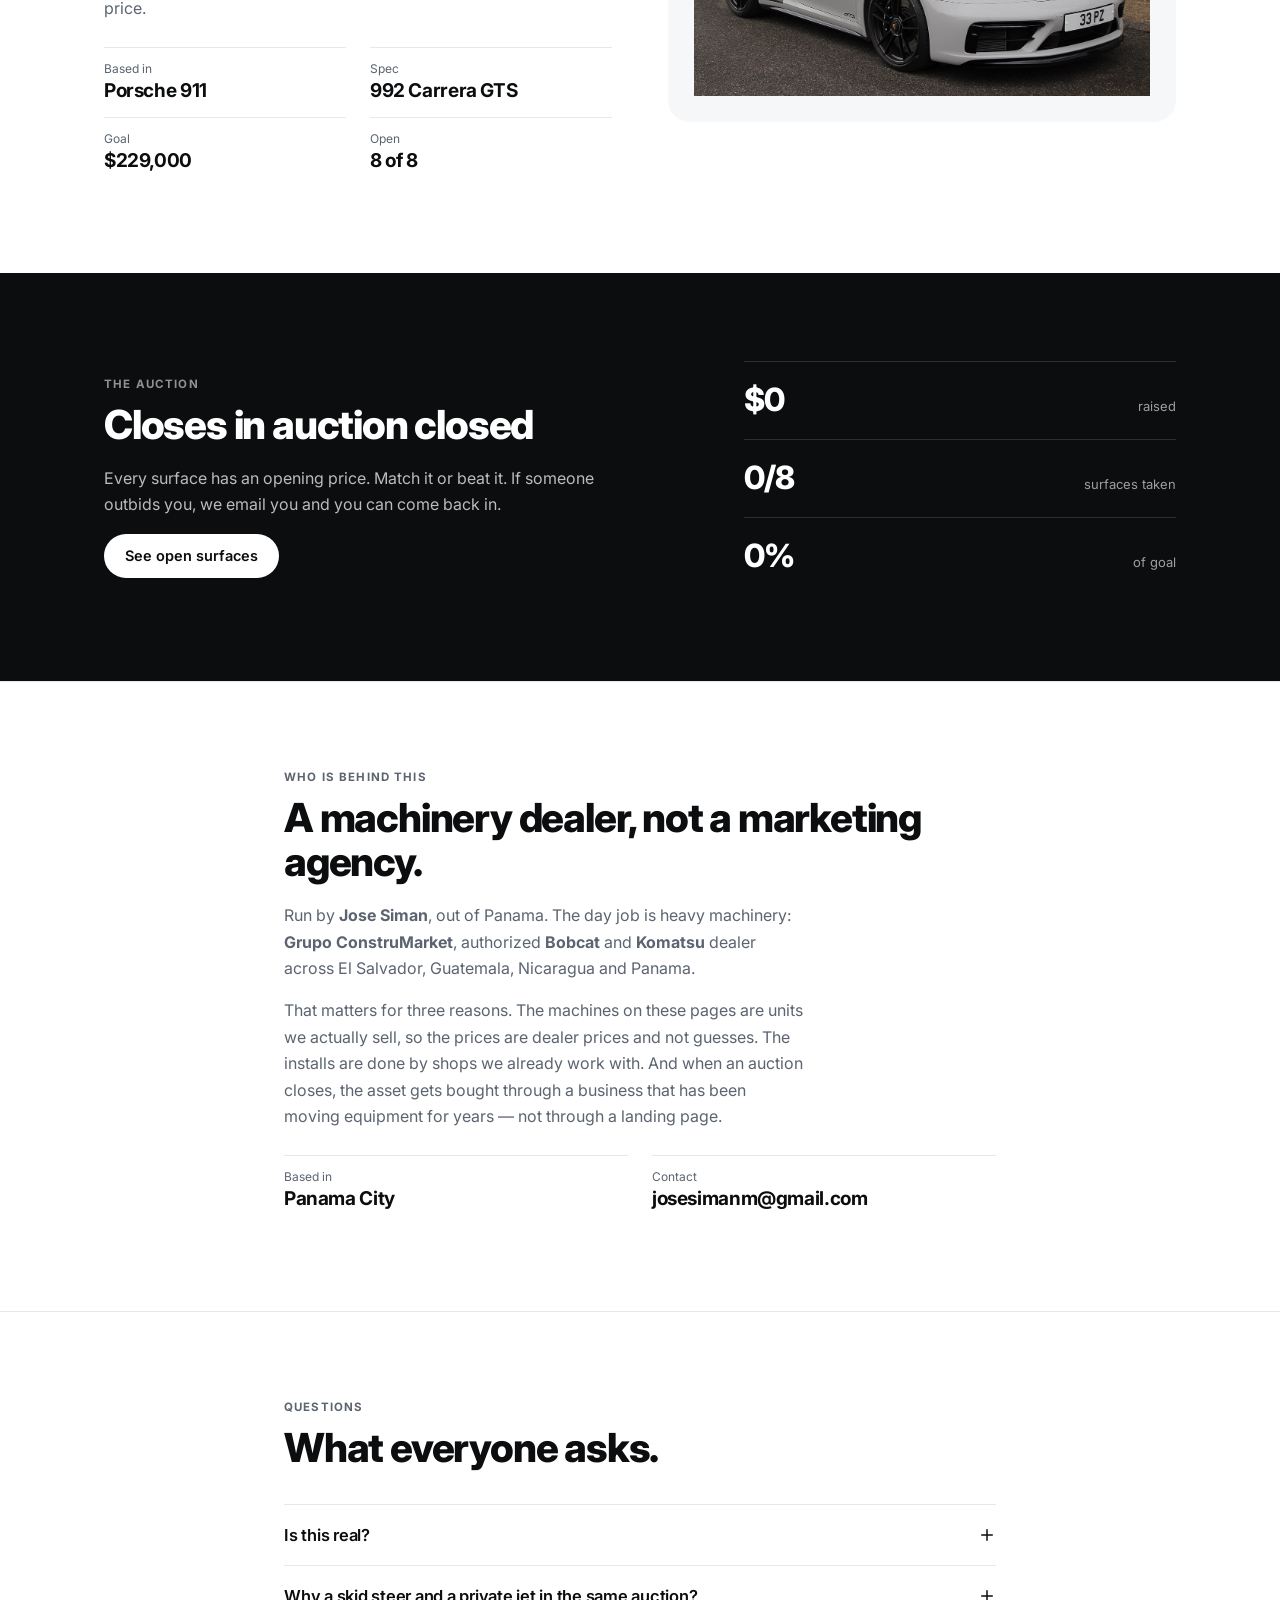
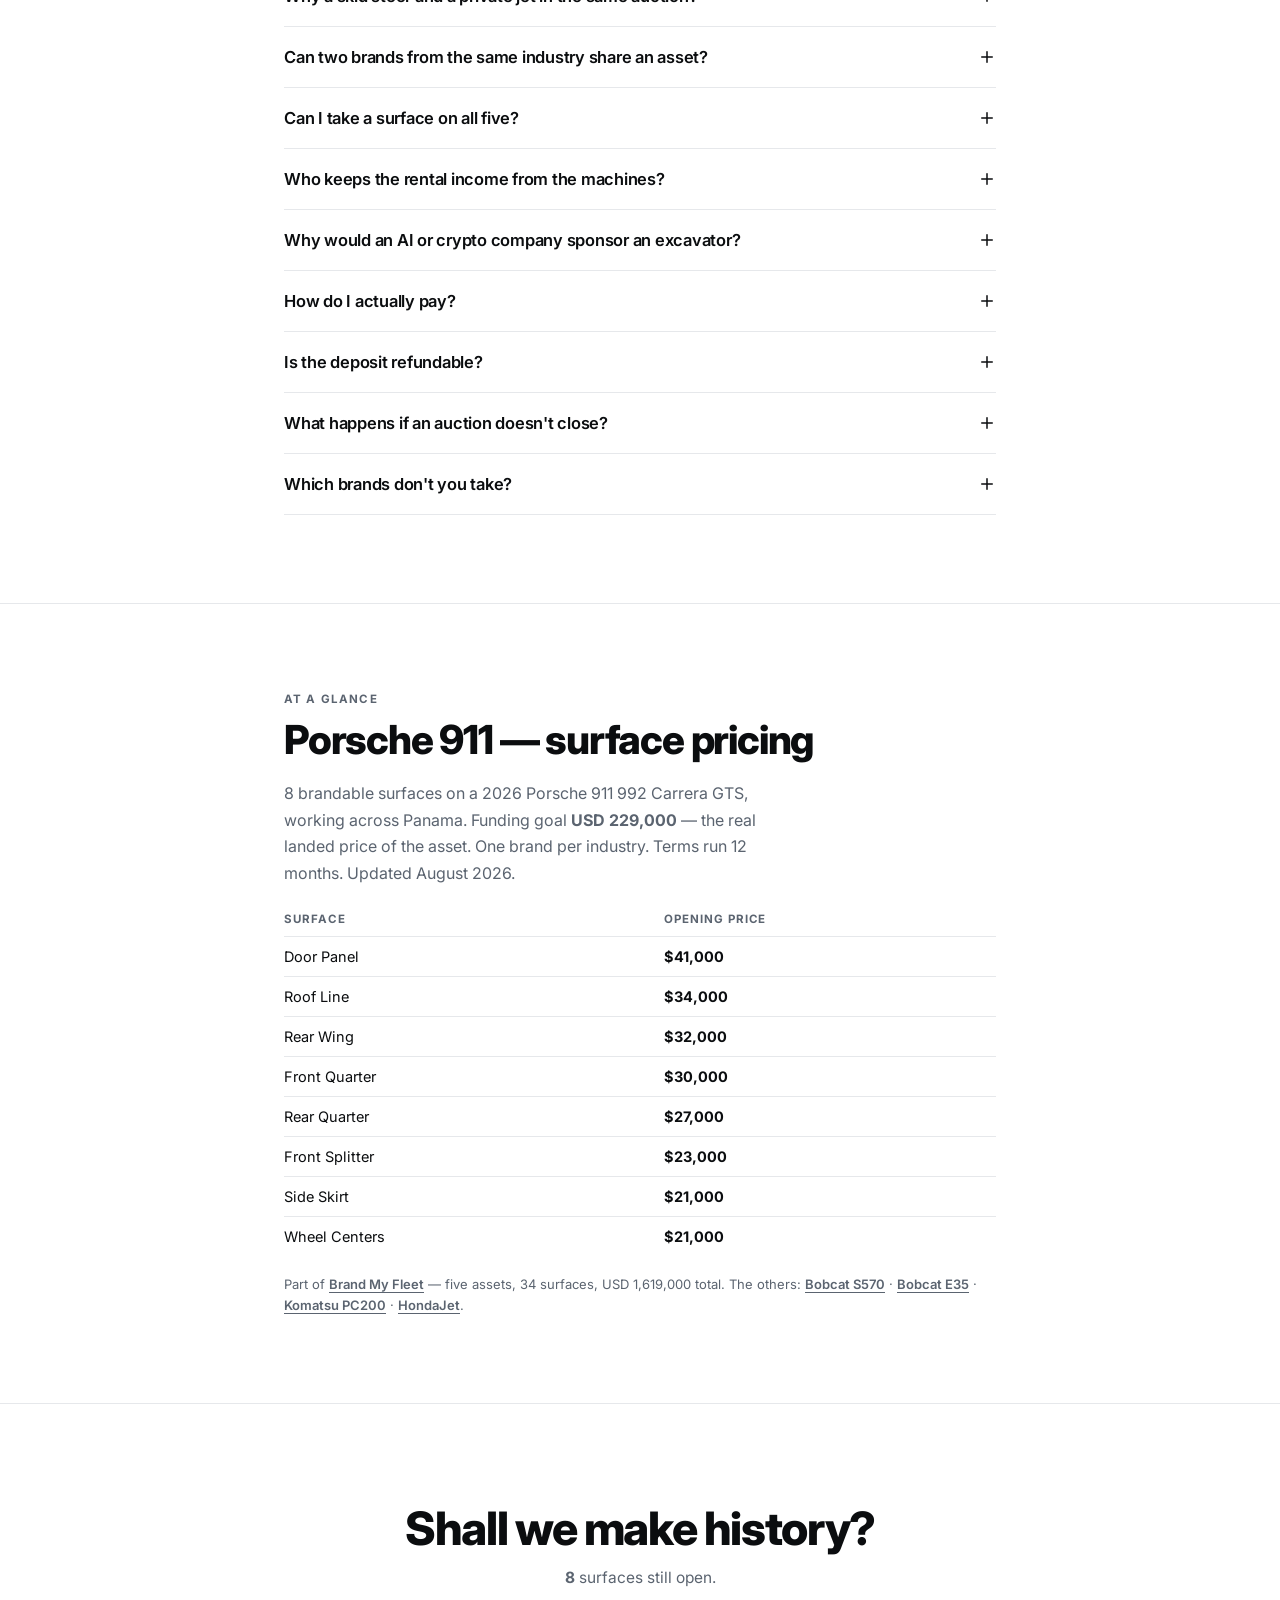
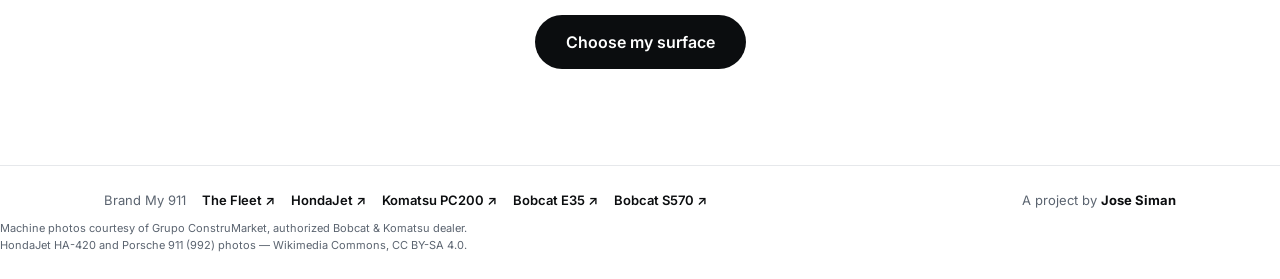
==== commit cfca0806: "credibility: real availability replaces fake live counters; ConstruMarket dealer section; mobile pri" ====
--- a/911.html
+++ b/911.html
@@ -46,6 +46,7 @@
       <a href="#why">Why it works</a>
       <a href="#car">The asset</a>
       <a href="#spots">Surfaces</a>
+      <a href="#who">Who we are</a>
       <a href="#faq">FAQ</a>
       <a class="nav__sister" id="sisterLink" href="jet.html">Brand My Jet ↗</a>
     </nav>
@@ -82,11 +83,11 @@
 
     <div class="live">
       <span class="live__dot"></span>
-      <span class="live__label">LIVE</span>
+      <span class="live__label">OPEN</span>
       <span class="live__sep">·</span>
-      <b id="watchers">—</b>&nbsp;watching now
+      <b id="openNow">—</b>&nbsp;of&nbsp;<b id="totalNow">—</b>&nbsp;surfaces available
       <span class="live__sep">·</span>
-      <b id="visitors">—</b>&nbsp;total visitors
+      closes&nbsp;<b id="closeShort">—</b>
     </div>
 
     <h1 class="hero__title" id="heroTitle">Five assets. One auction.</h1>
@@ -221,6 +222,30 @@
       <div class="stat"><span class="stat__k" id="statSold">0/0</span><span class="stat__l">surfaces taken</span></div>
       <div class="stat"><span class="stat__k" id="statPct">0%</span><span class="stat__l">of goal</span></div>
     </div>
+  </div>
+</section>
+
+
+<!-- ============ WHO IS BEHIND THIS ============ -->
+<section class="section" id="who">
+  <div class="wrap wrap--narrow">
+    <p class="eyebrow">Who is behind this</p>
+    <h2 class="h2">A machinery dealer, not a marketing agency.</h2>
+    <p class="lead">
+      Run by <b>Jose Siman</b>, out of Panama. The day job is heavy machinery:
+      <b>Grupo ConstruMarket</b>, authorized <b>Bobcat</b> and <b>Komatsu</b> dealer across
+      El Salvador, Guatemala, Nicaragua and Panama.
+    </p>
+    <p class="lead">
+      That matters for three reasons. The machines on these pages are units we actually
+      sell, so the prices are dealer prices and not guesses. The installs are done by shops
+      we already work with. And when an auction closes, the asset gets bought through a
+      business that has been moving equipment for years — not through a landing page.
+    </p>
+    <dl class="specs">
+      <div><dt>Based in</dt><dd>Panama City</dd></div>
+      <div><dt>Contact</dt><dd>josesimanm@gmail.com</dd></div>
+    </dl>
   </div>
 </section>
 
--- a/assets/styles.css
+++ b/assets/styles.css
@@ -368,9 +368,14 @@
   .cities{gap:6px}
   .city{height:34px;padding:0 12px;font-size:12.5px}
   .stage{padding-bottom:20px}
-  /* en móvil las etiquetas estorban: solo puntos, se abre el modal al tocar */
-  .hot__card{display:none}
-  .hot__dot{width:19px;height:19px}
+  /* en móvil: se oculta el nombre pero el PRECIO se queda — la promesa
+     del sitio es que todo precio está a la vista, y el móvil es el device real */
+  .hot__card{padding:4px 8px;gap:5px;border-radius:9px}
+  .hot__logo{width:17px;height:17px;border-radius:5px;font-size:9px}
+  .hot__name{display:none}
+  .hot__pos{font-size:11px;font-weight:700;color:var(--ink)}
+  .hot__pos b{font-size:11px}
+  .hot__dot{width:17px;height:17px}
   .raised__goal{width:100%;margin:4px 0 0}
 }
 @media (prefers-reduced-motion:reduce){
@@ -417,3 +422,18 @@
 .deposit__row span{font-size:12.5px;color:var(--ink-2)}
 .deposit__row b{font-size:16px;font-weight:800;letter-spacing:-.02em}
 .deposit__note{font-size:11.5px;line-height:1.55;color:var(--ink-2);margin:9px 0 0}
+@media (max-width:640px){
+  .hot__zone,.hot__sep{display:none}
+}
+
+/* ---------- sin desbordamiento horizontal en móvil ---------- */
+html,body{max-width:100%;overflow-x:hidden}
+.hero__title{overflow-wrap:break-word;hyphens:auto}
+@media (max-width:640px){
+  .wrap{padding:0 18px}
+  .hero__title{font-size:clamp(30px,8.6vw,44px);letter-spacing:-.03em}
+  .live{font-size:11.5px;gap:5px}
+  .glance td,.glance th{font-size:13px;padding-right:8px}
+  .fund__row span{font-size:12px}
+  .modal__card{padding:24px 20px}
+}
